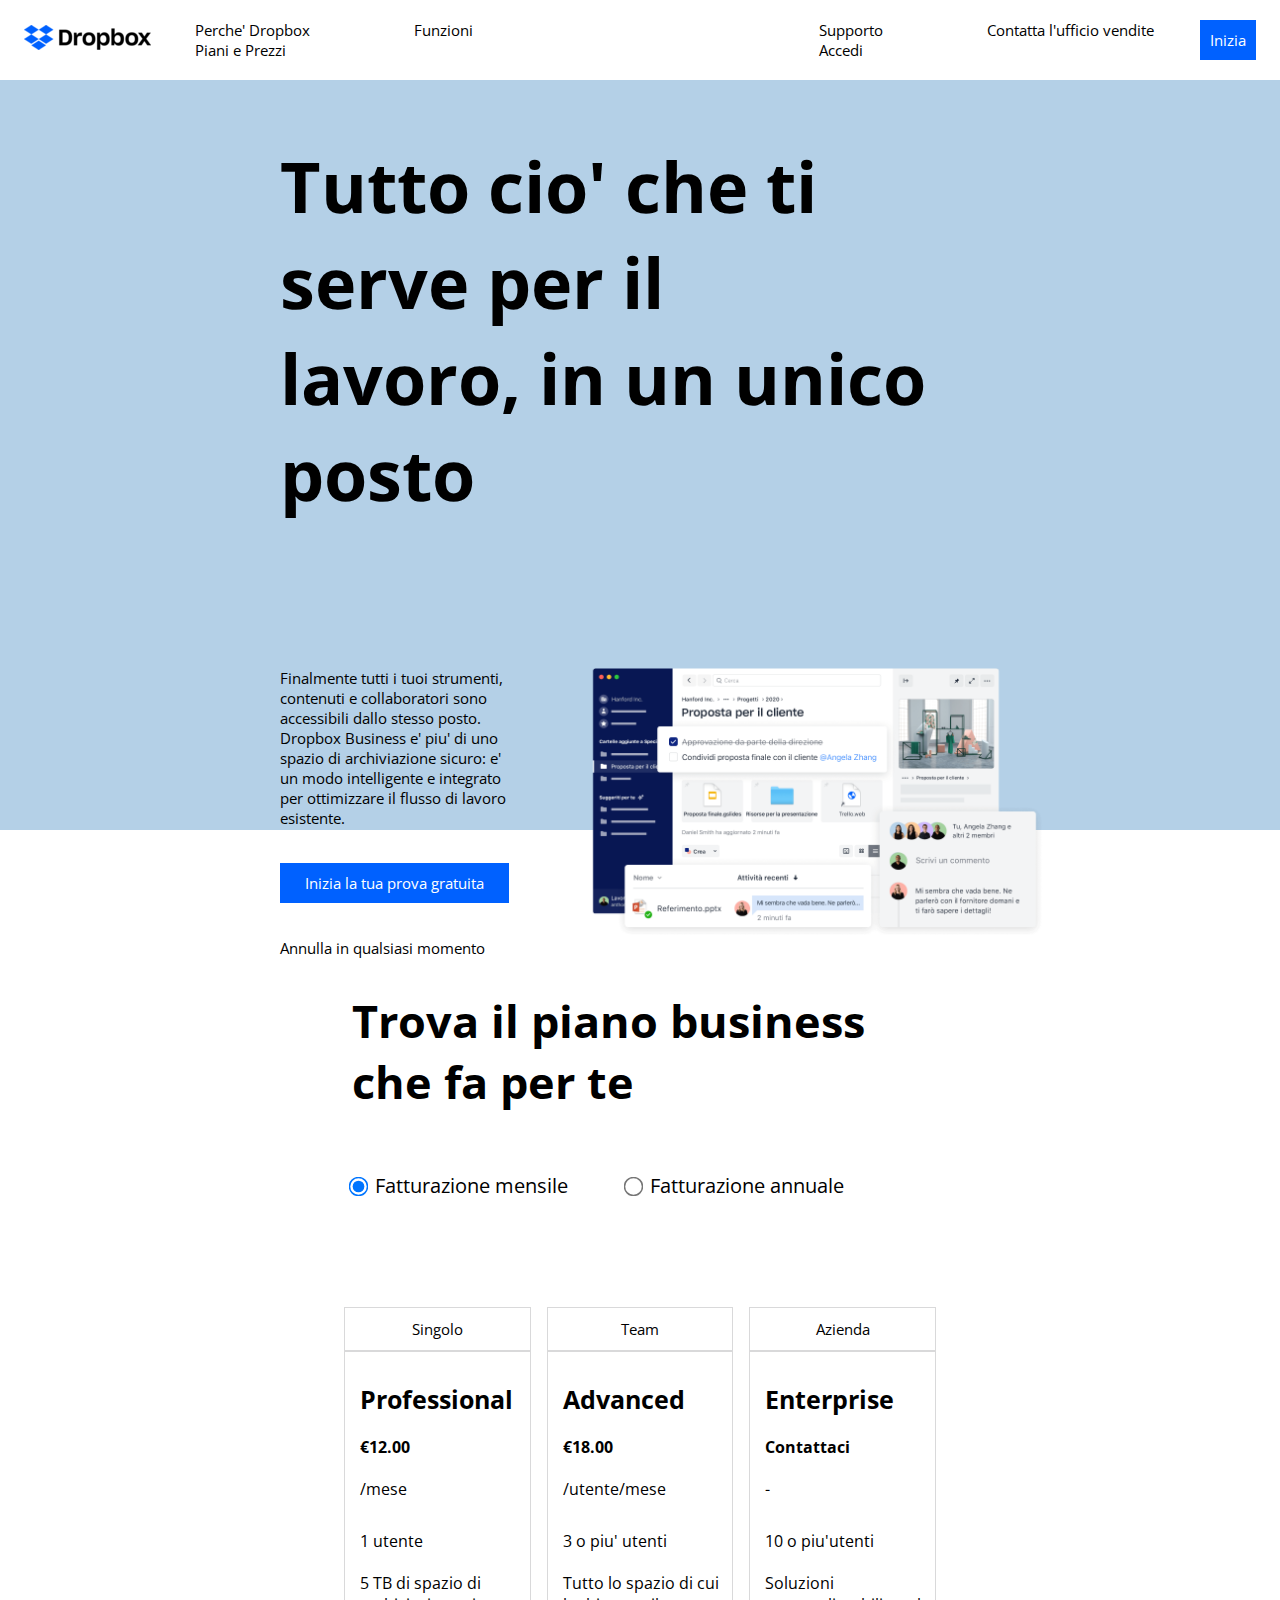
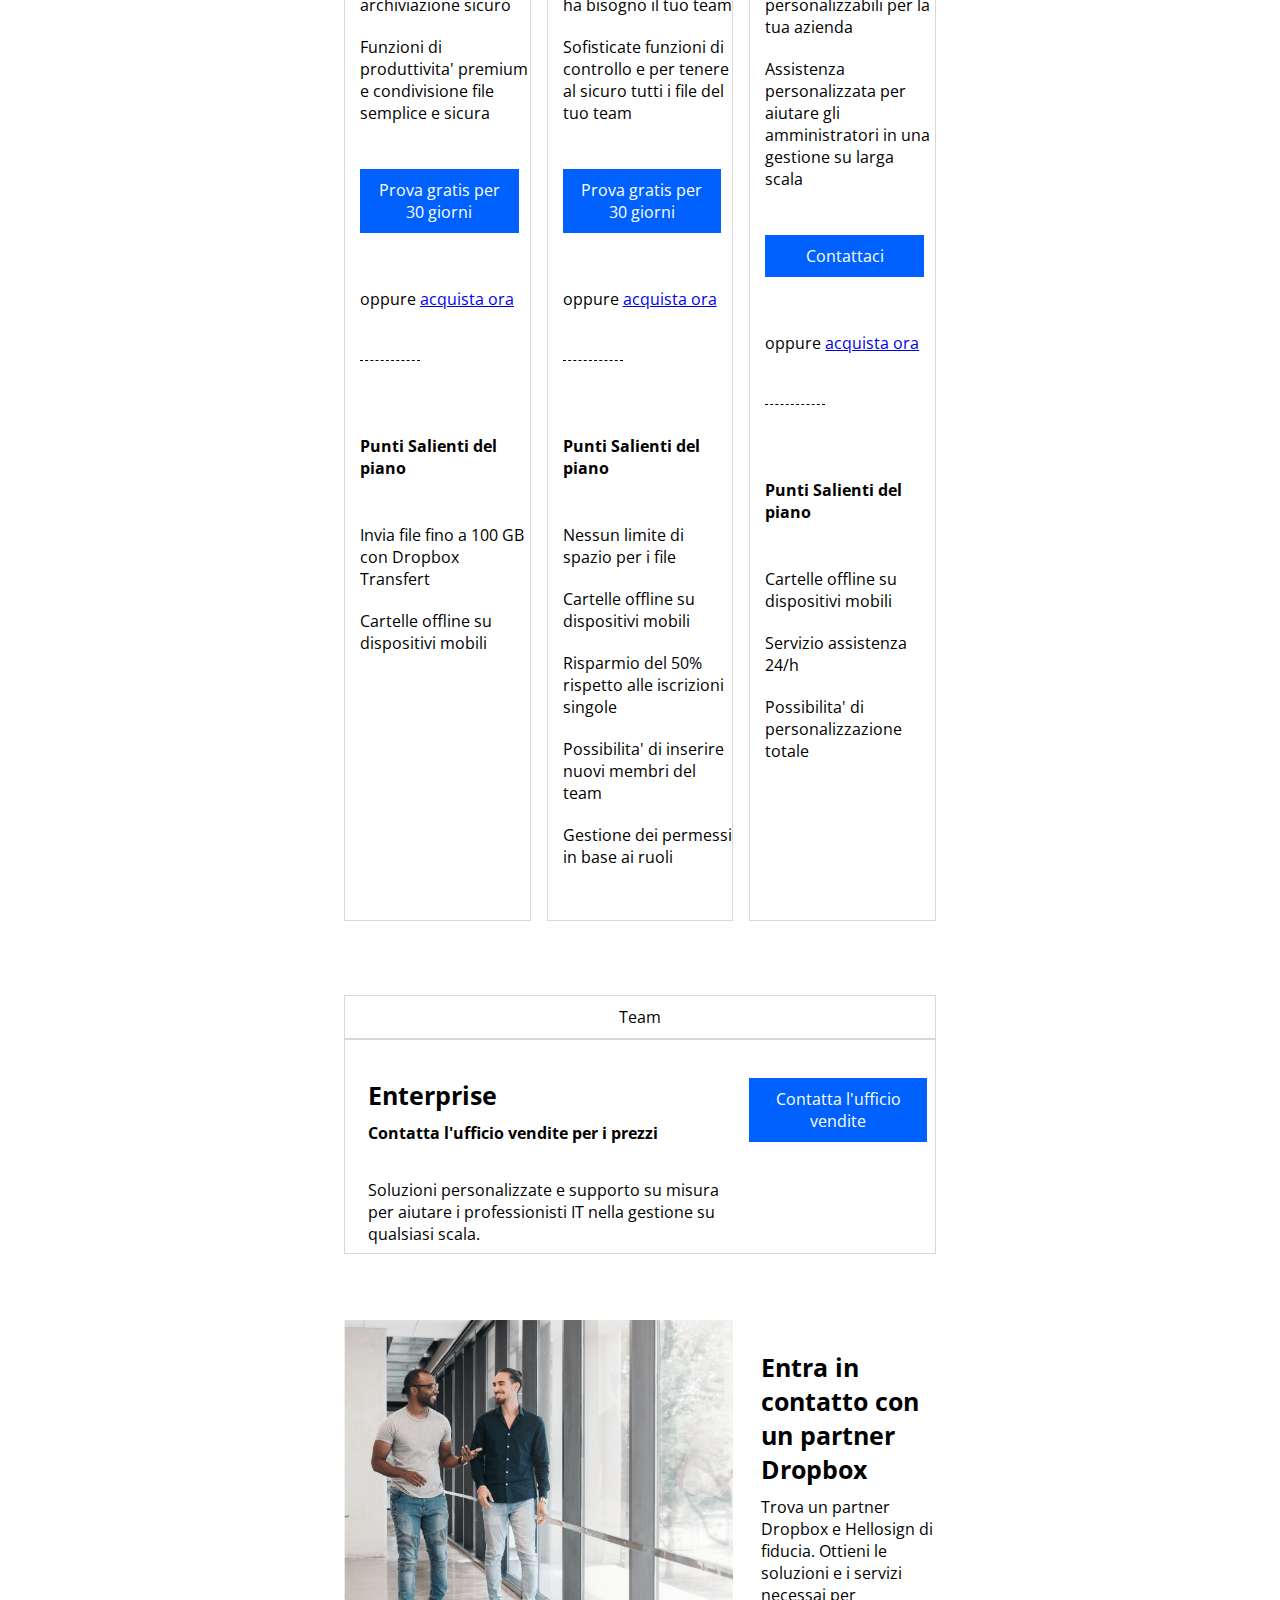
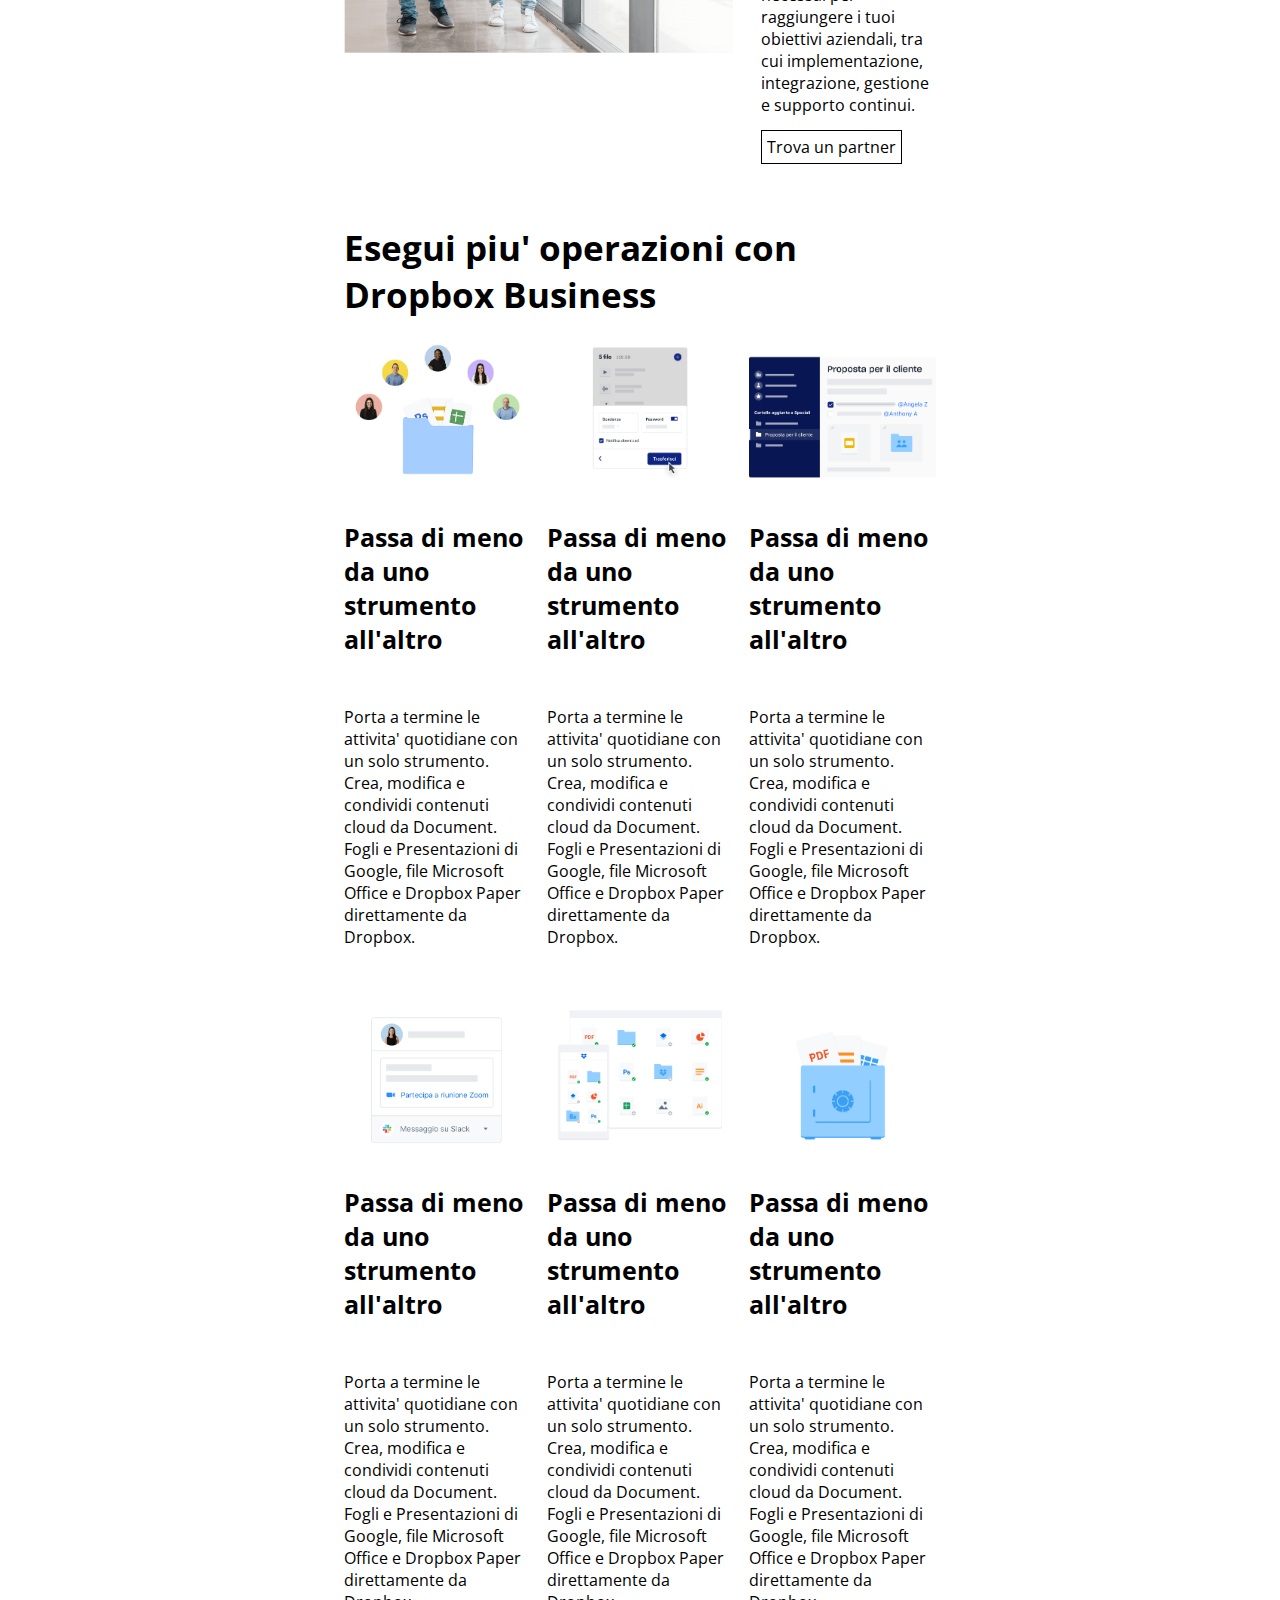
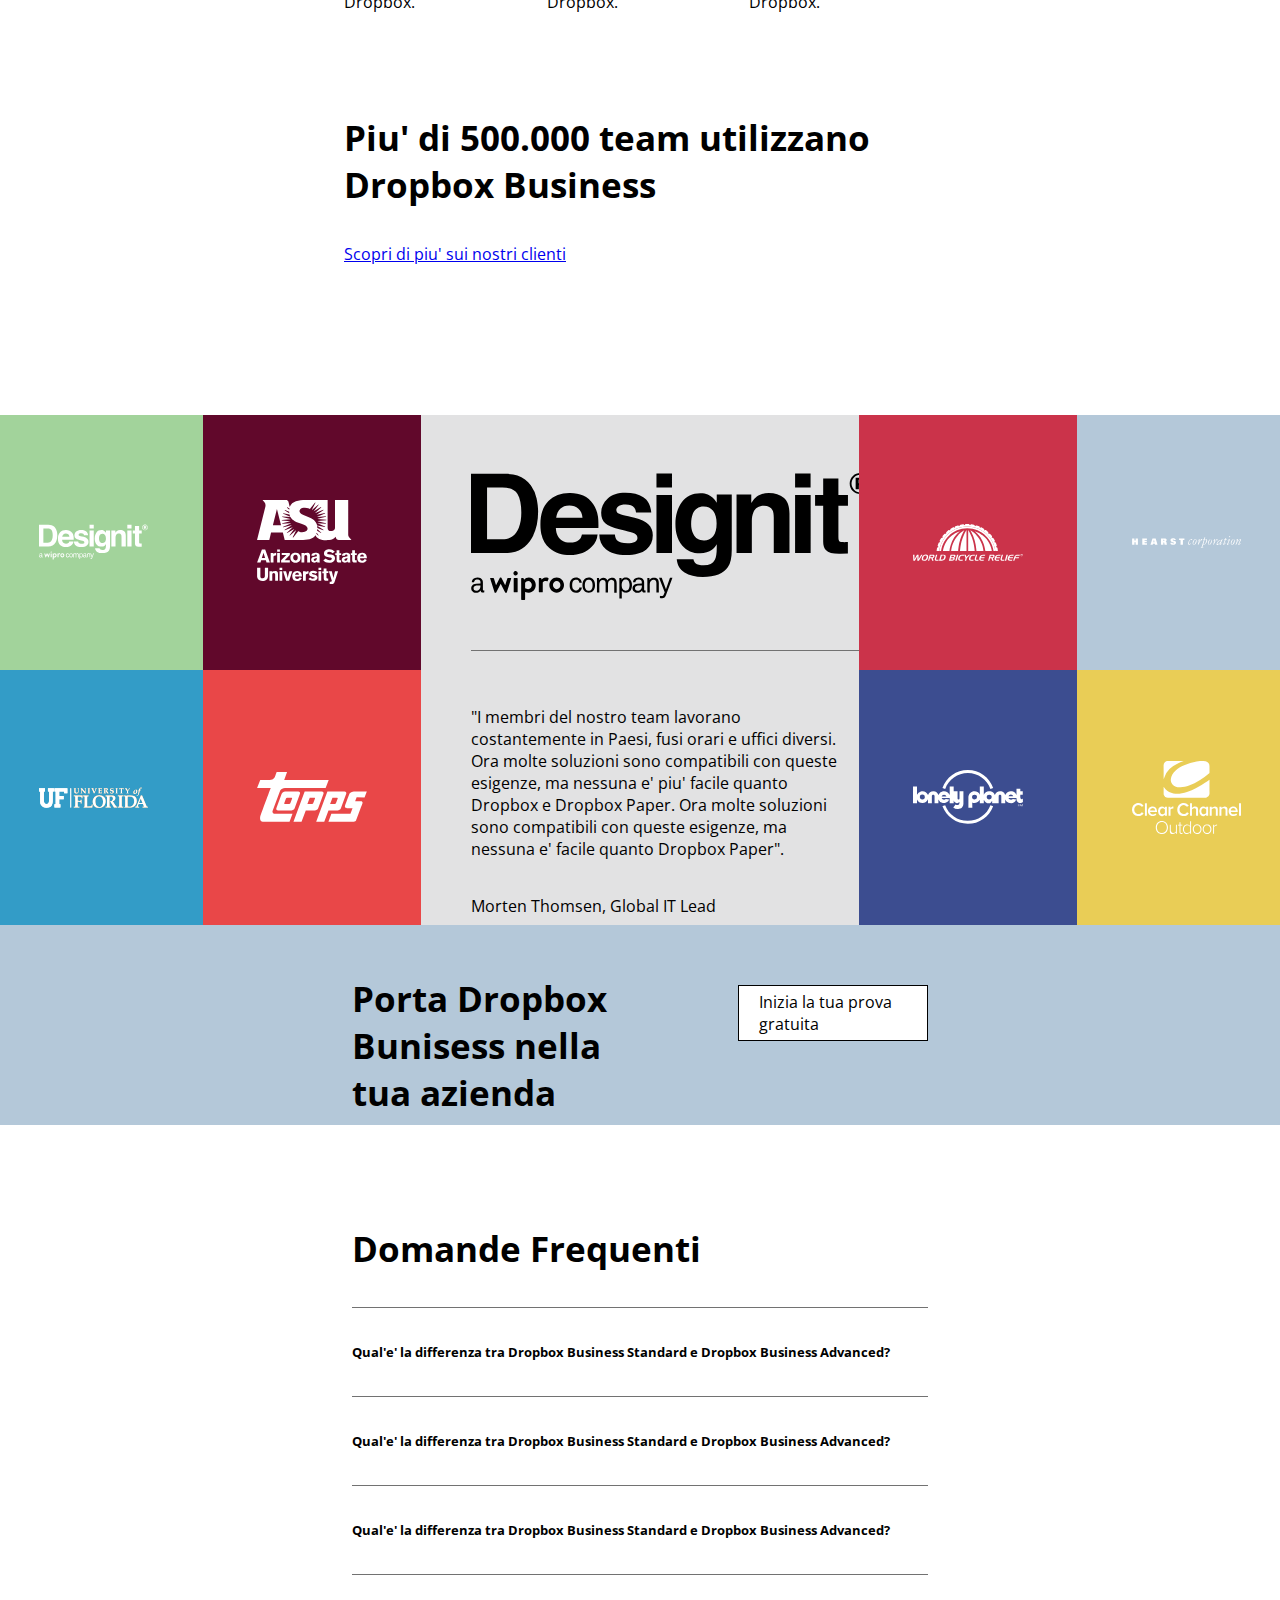
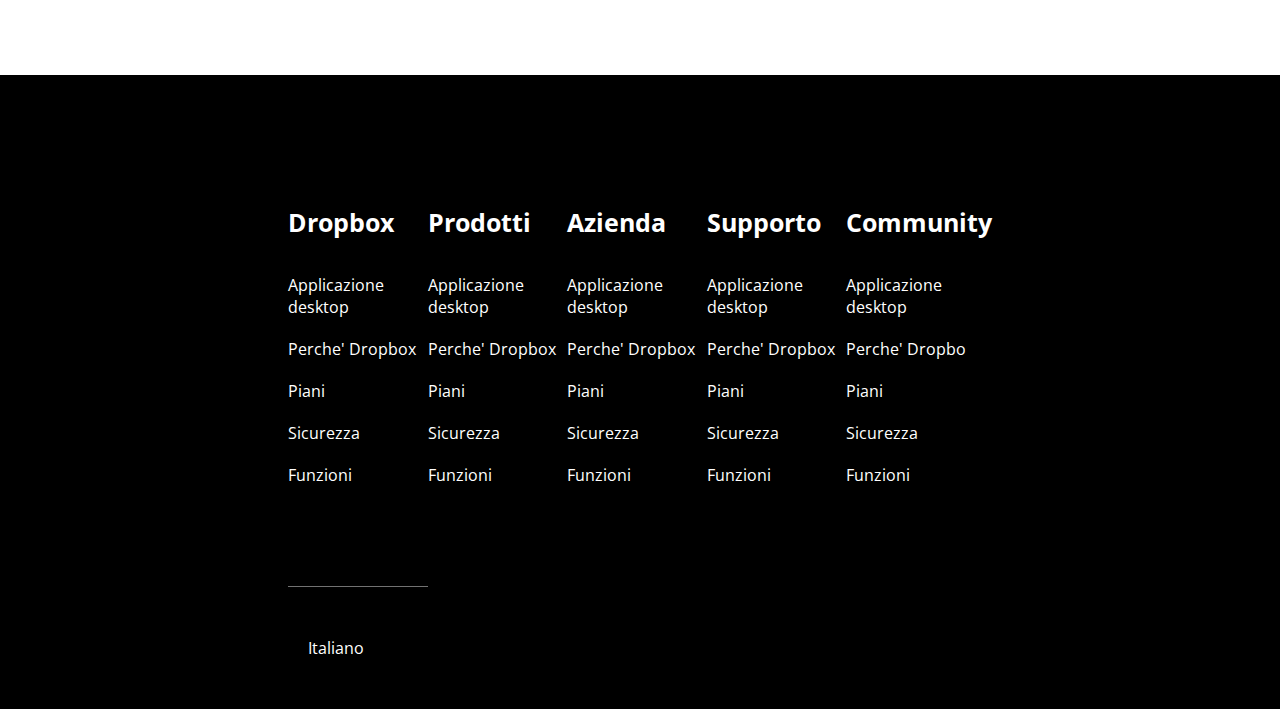
==== Bonus/index.html @ ed5e4f9f "Update anchor tags" ====
<!DOCTYPE html>
<html lang="en">

<head>
    <meta charset="UTF-8">
    <meta name="viewport" content="width=device-width, initial-scale=1.0">
    <link rel="stylesheet" href="https://cdnjs.cloudflare.com/ajax/libs/font-awesome/6.6.0/css/all.min.css"
        integrity="sha512-Kc323vGBEqzTmouAECnVceyQqyqdsSiqLQISBL29aUW4U/M7pSPA/gEUZQqv1cwx4OnYxTxve5UMg5GT6L4JJg=="
        crossorigin="anonymous" referrerpolicy="no-referrer" />
    <link rel="preconnect" href="https://fonts.googleapis.com">
    <link rel="preconnect" href="https://fonts.gstatic.com" crossorigin>
    <link href="https://fonts.googleapis.com/css2?family=Open+Sans:ital,wght@0,300..800;1,300..800&display=swap"
        rel="stylesheet">
    <link rel="stylesheet" href="./assets/style.css">
    <title>Dropbox Business</title>
</head>

<body class="">
    <!-- header -->
    <header class="d-flex align-items">
        <div class="d-flex col-6 align-items">
            <div class="logo">
                <a href=""><img src="./img/logo-small.png" alt=""></a>
            </div>
            <div class="left_menu font-s15">
                <ul>
                    <li><a href="#">Perche' Dropbox</a></li>
                    <li><a href="#">Funzioni</a></li>
                    <li><a href="#">Piani e Prezzi</a></li>
                </ul>
            </div>
        </div>
        <div class="d-flex col-6 align-items flex-end">
            <div class="d-flex right_menu flex-end font-s15">
                <ul>
                    <li><a href="#">Supporto</a></li>
                    <li><a href="#">Contatta l'ufficio vendite</a></li>
                    <li><a href="#">Accedi</a></li>
                </ul>
            </div>
            <div class="call-to-action d-flex flex-end">
                <a href="#" class="btn font-s15">Inizia</a>
            </div>
        </div>
    </header>
    <!-- main -->
    <main>
        <!-- Jumbotron -->
        <div class="jumbotron bg-lgblu">
            <div class="container-lg">
                <h1 class="col-12">Tutto cio' che ti serve per il <br> lavoro, in un unico posto</h1>
                <div class="row p-relative">
                    <div class="col-4 p-absolute">
                        <p class=" font-s15">
                            Finalmente tutti i tuoi strumenti, contenuti e collaboratori sono accessibili dallo stesso
                            posto. Dropbox Business e' piu' di uno spazio di archiviazione sicuro: e' un modo
                            intelligente e
                            integrato per ottimizzare il flusso di lavoro esistente.
                        </p>
                        <a href="#" class="btn font-s15 try">Inizia la tua prova gratuita</a>
                        <div class="py-35 font-s15">Annulla in qualsiasi momento</div>
                        <div class="arrow-down"><a href="#plans"><i class="fa-solid fa-arrow-down"></i></a></div>
                    </div>
                    <div class="col-8 p-absolute2">
                        <img class="img-width" src="./img/jumbo.png" alt="">
                    </div>
                </div>
            </div>
        </div>
        <!-- Business plans and Cards   -->
        <div class="section-plans">
            <h2 class="container-sm find-business">Trova il piano business che fa per te</h2>
            <div class="container-sm">
                <input type="radio" value="fatturazione-mensile" name="fatturazione" checked><span
                    class="radios">Fatturazione mensile</span>
                <input type="radio" value="fatturazione-annuale" name="fatturazione"><span class="radios">Fatturazione
                    annuale</span>
            </div>
            <!-- Cards -->
            <div id="plans" class="container-sm">
                <div class="row">
                    <!-- First card -->
                    <div class="col-4">
                        <div class="top-card">
                            <i class="fa-solid fa-user"></i> <span class="font-s15">Singolo</span>
                        </div>
                        <div class="bottom-card h-92">
                            <h3 class="">Professional</h3>
                            <div class="cost ">€12.00</div>
                            <div class="py-20 ">/mese</div>
                            <div class="py-10 ">
                                <i class="fa-solid fa-user"></i><span> 1 utente</span>
                            </div>
                            <div class="py-10 ">
                                <i class="fa-solid fa-folder"></i><span> 5 TB di spazio di archiviazione sicuro</span>
                            </div>
                            <div class="py-10 ">
                                <i class="fa-solid fa-share-nodes"></i><span> Funzioni di produttivita' premium e
                                    condivisione file semplice e sicura</span>
                            </div>
                            <div class="py-35">
                                <a class="offer" href=""><span class="btn-card btn margin-r11">Prova gratis per 30 giorni</span></a>
                            </div>
                            <div class="py-20">
                                <span class="underline">oppure </span><a href="#"> acquista ora</a>
                            </div>
                            <div class="py-35"></div>
                            <div class="py-35 bold">Punti Salienti del piano</div>
                            <div class="py-10"><i class="fa-solid fa-check check"></i> Invia file fino a 100 GB con
                                Dropbox Transfert
                            </div>
                            <div class="py-10 pb-10"><i class="fa-solid fa-check check"></i> Cartelle offline su
                                dispositivi mobili
                            </div>
                        </div>
                    </div>
                    <!-- Second card -->
                    <div class="col-4">
                        <div class="top-card">
                            <i class="fa-solid fa-people-group"></i> <span class="font-s15">Team</span>
                        </div>
                        <div class="bottom-card h-92">
                            <h3>Advanced</h3>
                            <div class="cost">€18.00</div>
                            <div class="py-20 ">/utente/mese</div>
                            <div class="py-10 "><i class="fa-solid fa-people-group"></i><span> 3 o piu' utenti</span>
                            </div>
                            <div class="py-10 "><i class="fa-solid fa-folder"></i><span> Tutto lo spazio di cui ha
                                    bisogno il tuo team</span></div>
                            <div class="py-10 "><i class="fa-solid fa-share-nodes"></i><span> Sofisticate funzioni di
                                    controllo e per tenere al sicuro tutti i file del tuo team</span></div>
                            <div class="py-35"><a class="offer" href=""><span class="btn-card btn margin-r11">Prova gratis per 30 giorni</span></a></div>
                            <div class="py-20 "><span class="underline">oppure </span><a href="#"> acquista ora</a>
                            </div>
                            <div class="py-35"></div>
                            <div class="py-35 bold">Punti Salienti del piano</div>
                            <div class="py-10"><i class="fa-solid fa-check check"></i> Nessun limite di spazio per i
                                file</div>
                            <div class="py-10"><i class="fa-solid fa-check check"></i> Cartelle offline su dispositivi
                                mobili</div>
                            <div class="py-10"><i class="fa-solid fa-check check"></i> Risparmio del 50% rispetto alle
                                iscrizioni singole</div>
                            <div class="py-10"><i class="fa-solid fa-check check"></i> Possibilita' di inserire nuovi
                                membri del team</div>
                            <div class="py-10"><i class="fa-solid fa-check check"></i> Gestione dei permessi in base ai
                                ruoli</div>
                        </div>
                    </div>
                    <!-- Third card -->
                    <div class="col-4">
                        <div class="top-card">
                            <i class="fa-sharp fa-solid fa-building"></i> <span class="font-s15">Azienda</span>
                        </div>
                        <div class="bottom-card h-92">
                            <h3>Enterprise</h3>
                            <div class="cost">Contattaci</div>
                            <div class="py-20 ">-</div>
                            <div class="py-10 "><i class="fa-solid fa-user"></i><span> 10 o piu'utenti</span></div>
                            <div class="py-10 "><i class="fa-solid fa-folder"></i><span> Soluzioni personalizzabili per
                                    la tua azienda</span></div>
                            <div class="py-10 "><i class="fa-solid fa-share-nodes"></i><span> Assistenza personalizzata
                                    per aiutare gli amministratori in una gestione su larga scala</span></div>
                            <div class="py-35"><a class="offer " href=""><span class="btn-card btn-contact btn margin-r11">Contattaci</span></a></div>
                            <div class="py-20 "><span class="underline">oppure </span><a href="#"> acquista ora</a>
                            </div>
                            <div class="py-35"></div>
                            <div class="py-35 bold">Punti Salienti del piano</div>
                            <div class="py-10"><i class="fa-solid fa-check check"></i> Cartelle offline su dispositivi
                                mobili</div>
                            <div class="py-10"><i class="fa-solid fa-check check"></i> Servizio assistenza 24/h</div>
                            <div class="py-10"><i class="fa-solid fa-check check"></i> Possibilita' di personalizzazione
                                totale</div>
                        </div>
                    </div>
                    <!-- Fourth card -->
                    <div class="col-12">
                        <div class="top-card"><i class="fa-sharp fa-solid fa-building"></i><span>Team</span></div>
                        <div class="bottom-card d-flex">
                            <div class="col-12">
                                <h3>Enterprise</h3>
                                <div class="bold py-10 pb-35">Contatta l'ufficio vendite per i prezzi</div>
                                <div>Soluzioni personalizzate e supporto su misura per aiutare i professionisti IT nella
                                    gestione su qualsiasi scala.</div>
                            </div>
                            <div class="col-6">
                                <div class="btn mg-30 text-center"><a class="offer" href="">Contatta l'ufficio vendite</a></div>
                            </div>
                        </div>
                    </div>
                </div>
            </div>
        </div>
        <!-- Partners -->
        <div class="container-sm pt-50">
            <div class="row">
                <div class="col-8">
                    <img class="img-width" src="./img/partner.png" alt="">
                </div>
                <div class="col-4 pl-20">
                    <h3>Entra in contatto con un partner Dropbox</h3>
                    <p class="py-10 pb-20">Trova un partner Dropbox e Hellosign di fiducia. Ottieni le soluzioni e i
                        servizi necessai per raggiungere i tuoi obiettivi aziendali, tra cui implementazione,
                        integrazione, gestione e supporto continui.</p>
                    <a class="btn-empty" href="#">Trova un partner</a>
                </div>
            </div>
        </div>
        <!-- Operations -->
        <div class="container-sm pt-50">
            <div class="row d-flex">
                <h2 class="col-12 font-s35">Esegui piu' operazioni con Dropbox Business</h2>
                <div class="col-4">
                    <img class="img-width" src="./img/business-feature-switching-tools.png" alt="">
                    <h3>Passa di meno da uno strumento all'altro</h3>
                    <p class="pt-50">Porta a termine le attivita' quotidiane con un solo strumento. Crea, modifica e
                        condividi contenuti cloud da Document. Fogli e Presentazioni di Google, file Microsoft Office e
                        Dropbox Paper direttamente da Dropbox.</p>
                </div>
                <div class="col-4">
                    <img class="img-width" src="./img/business-feature-send-files-it.png" alt="">
                    <h3>Passa di meno da uno strumento all'altro</h3>
                    <p class="pt-50">Porta a termine le attivita' quotidiane con un solo strumento. Crea, modifica e
                        condividi contenuti cloud da Document. Fogli e Presentazioni di Google, file Microsoft Office e
                        Dropbox Paper direttamente da Dropbox.</p>
                </div>
                <div class="col-4">
                    <img class="img-width" src="./img/business-feature-coordinate-it.png" alt="">
                    <h3>Passa di meno da uno strumento all'altro</h3>
                    <p class="pt-50">Porta a termine le attivita' quotidiane con un solo strumento. Crea, modifica e
                        condividi contenuti cloud da Document. Fogli e Presentazioni di Google, file Microsoft Office e
                        Dropbox Paper direttamente da Dropbox.</p>
                </div>
                <div class="col-4">
                    <img class="img-width" src="./img/business-feature-integrations-it.png" alt="">
                    <h3>Passa di meno da uno strumento all'altro</h3>
                    <p class="pt-50">Porta a termine le attivita' quotidiane con un solo strumento. Crea, modifica e
                        condividi contenuti cloud da Document. Fogli e Presentazioni di Google, file Microsoft Office e
                        Dropbox Paper direttamente da Dropbox.</p>
                </div>
                <div class="col-4">
                    <img class="img-width" src="./img/business-feature-multi-device.png" alt="">
                    <h3>Passa di meno da uno strumento all'altro</h3>
                    <p class="pt-50">Porta a termine le attivita' quotidiane con un solo strumento. Crea, modifica e
                        condividi contenuti cloud da Document. Fogli e Presentazioni di Google, file Microsoft Office e
                        Dropbox Paper direttamente da Dropbox.</p>
                </div>
                <div class="col-4">
                    <img class="img-width" src="./img/business-feature-security.png" alt="">
                    <h3>Passa di meno da uno strumento all'altro</h3>
                    <p class="pt-50">Porta a termine le attivita' quotidiane con un solo strumento. Crea, modifica e
                        condividi contenuti cloud da Document. Fogli e Presentazioni di Google, file Microsoft Office e
                        Dropbox Paper direttamente da Dropbox.</p>
                </div>
            </div>
        </div>
        <!-- Logos -->
        <div class="container-sm">
            <div class="row">
                <div class="col-12 pb-150">
                    <h2 class="pb-35 font-s35 pt-50">Piu' di 500.000 team utilizzano Dropbox Business</h2>
                    <a class="pb-35" href="#">Scopri di piu' sui nostri clienti</a>
                </div>
            </div>
        </div>
        <!-- Logos Partners -->
        <div class="row">
            <div class="left col-4 p0">
                <div class="img-width2 bg-green d-flex align-items justify-content aspect-ratio">
                    <img class="img50 aspect-ratio" src="./img/designit.svg" alt="">
                </div>
                <div class="img-width2 bg-bordeaux d-flex align-items justify-content">
                    <img class="img50" src="./img/arizona_state_university.svg" alt="">
                </div>
                <div class="img-width2 bg-blue d-flex align-items justify-content">
                    <img class="img50" src="./img/university_of_florida.svg" alt="">
                </div>
                <div class="img-width2 bg-lightred d-flex align-items justify-content">
                    <img class="img50" src="./img/topps.svg" alt="">
                </div>
            </div>
            <div class="center bg-grey col-4 pl-50">
                <img class="borderbottom pb-50 pt-50" src="./img/designit.svg" alt="">
                <p class="pt-50">"I membri del nostro team lavorano costantemente in Paesi, fusi orari e uffici diversi.
                    Ora molte
                    soluzioni sono compatibili con queste esigenze, ma nessuna e' piu' facile quanto Dropbox e
                    Dropbox Paper. Ora molte soluzioni sono compatibili con queste esigenze, ma nessuna e' facile
                    quanto Dropbox Paper".</p>
                <span class="">Morten Thomsen, Global IT Lead</span>
            </div>
            <div class="right col-4 p0">
                <div class="bg-red d-flex align-items justify-content img-width2 aspect-ratio">
                    <img class="img50" src="./img/world_bicycle_relief.svg" alt="">
                </div>
                <div class="bg-lg2blue d-flex align-items justify-content img-width2">
                    <img class="img50" src="./img/hearst_corp.svg" alt="">
                </div>
                <div class="bg-violet d-flex align-items justify-content img-width2">
                    <img class="img50" src="./img/lonely_planet.svg" alt="">
                </div>
                <div class="d-flex align-items justify-content img-width2 bg-yellow aspect-ratio">
                    <img class="img50" src="./img/clear_channel.svg" alt="">
                </div>
            </div>
        </div>
        <!-- Prova gratuita -->
        <div class="container bg-lg2blue">
            <div class="container-sm wrapper pt-50">
                <h2 class="font-s35">Porta Dropbox Bunisess nella <br> tua azienda</h2>
                <a class="btn-try margin-t5" href="">Inizia la tua prova gratuita</a>
            </div>
        </div>
        <!-- FAQ -->
        <div class="container-sm pt-50">
            <h2 class="pt-50 pb-35 ">Domande Frequenti</h2>
            <h5 class="pb-35 pt-35 bordertop hoverfaq">Qual'e' la differenza tra Dropbox Business Standard e Dropbox
                Business
                Advanced?</h5>
            <h5 class="d-none pb-35">Lorem ipsum dolor sit amet consectetur adipisicing elit. Laboriosam fugiat,
                nesciunt eum dolores praesentium ab voluptates aperiam sequi pariatur quam perspiciatis earum, sunt
                repellendus quasi sed optio, nisi minus autem.</h5>
            <h5 class="pb-35 pt-35 bordertop hoverfaq">Qual'e' la differenza tra Dropbox Business Standard e Dropbox
                Business
                Advanced?</h5>
            <h5 class="d-none pb-35">Lorem ipsum dolor sit amet consectetur adipisicing elit. Laboriosam fugiat,
                nesciunt eum dolores praesentium ab voluptates aperiam sequi pariatur quam perspiciatis earum, sunt
                repellendus quasi sed optio, nisi minus autem.</h5>
            <h5 class="pb-35 pt-35 bordertop borderbottom hoverfaq">Qual'e' la differenza tra Dropbox Business Standard
                e Dropbox
                Business Advanced?</h5>
            <h5 class="d-none pb-35 pt-35">Lorem ipsum dolor sit amet consectetur adipisicing elit. Laboriosam fugiat,
                nesciunt eum dolores praesentium ab voluptates aperiam sequi pariatur quam perspiciatis earum, sunt
                repellendus quasi sed optio, nisi minus autem.</h5>
        </div>
    </main>
    <!-- footer -->
    <footer class="pt-100">
        <div class="container bg-black">
            <div class="container-lg d-flex pt-100 space-between">
                <div>
                    <h3 class="pb-35">Dropbox</h3>
                    <ul>
                        <li class="pb-20"><a href="#">Applicazione desktop</a></li>
                        <li class="pb-20"> <a href="#">Perche' Dropbox</a></li>
                        <li class="pb-20"><a href="#">Piani</a></li>
                        <li class="pb-20"><a href="#">Sicurezza</a></li>
                        <li class="pb-100"><a href="#">Funzioni</a></li>
                        <li class="bordertop pt-50 pb-50"><i class="fa-solid fa-earth-americas"></i><span class="pl-20">
                                Italiano</span><i class="fa-solid fa-caret-up pl-20"></i></li>
                    </ul>
                </div>
                <div>
                    <h3 class="pb-35">Prodotti</h3>
                    <ul>
                        <li class="pb-20"><a href="#">Applicazione desktop</a></li>
                        <li class="pb-20"><a href="#">Perche' Dropbox</a></li>
                        <li class="pb-20"><a href="#">Piani</a></li>
                        <li class="pb-20"><a href="#">Sicurezza</a></li>
                        <li class="pb-20"><a href="#">Funzioni</a></li>
                    </ul>
                </div>
                <div>
                    <h3 class="pb-35">Azienda</h3>
                    <ul>
                        <li class="pb-20"><a href="#">Applicazione desktop</a></li>
                        <li class="pb-20"><a href="#">Perche' Dropbox</a></li>
                        <li class="pb-20"><a href="#">Piani</a></li>
                        <li class="pb-20"><a href="#">Sicurezza</a></li>
                        <li class="pb-20"><a href="#">Funzioni</a></li>
                    </ul>
                </div>
                <div>
                    <h3 class="pb-35">Supporto</h3>
                    <ul>
                        <li class="pb-20"><a href="#">Applicazione desktop</a></li>
                        <li class="pb-20"><a href="#">Perche' Dropbox</a></li>
                        <li class="pb-20"><a href="#">Piani</a></li>
                        <li class="pb-20"><a href="#">Sicurezza</a></li>
                        <li class="pb-20"><a href="#">Funzioni</a></li>
                    </ul>
                </div>
                <div>
                    <h3 class="pb-35">Community</h3>
                    <ul>
                        <li class="pb-20"><a href="#">Applicazione desktop</a></li>
                        <li class="pb-20"><a href="#">Perche' Dropbo</a></li>
                        <li class="pb-20"><a href="#">Piani</a></li>
                        <li class="pb-20"><a href="#">Sicurezza</a></li>
                        <li class="pb-20"><a href="#">Funzioni</a></li>
                    </ul>
                </div>
            </div>
        </div>
    </footer>
</body>

</html>
---- Bonus/assets/style.css ----
/* #region common */
*{
    box-sizing: border-box;
    margin: 0;
    padding: 0;
}

.debug *{
    border: 1px dashed;
}

body{
    font-family: "Open Sans", sans-serif;
}
/* #endregion common */

/* #region utilities */

.container{
    width: 100%;
    margin: auto;
}

.container-lg{
    width: 55%;
    margin: auto;
}

.container-sm{
    width: 45%;
    margin: auto;
}

.d-flex{
    display: flex;
}

.space-between{
    justify-content: space-between;
}

.justify-content{
    justify-content: center;
}

.align-items{
    align-items: center;
}

.flex-end{
    justify-content: end;
}

.flex-direction-col{
    flex-direction: column;
}

.flex-direction-row{
    flex-direction: row;
}

.justify-self-end{
    justify-self:flex-end;
}

.align-self-end{
    align-self: flex-end;
}

.row{
    display: flex;
    flex-wrap: wrap;
    margin: 0 -1rem;
}

.col-4{
    width: calc((100%/12)*4);
    padding: 0.5rem;
}

.col-12{
    width: 100%;
    padding: 0.5rem;
}

.col-8{
    width: calc((100%/12)*8);
    padding: 0.5rem;
}

.col-6{
    width: 50%;
    padding: 0.5rem;
}

.wrapper{
    height: 200px;
    display: flex;
    justify-content: space-between;
    align-items: start;
    

    
}

.margin-t5{
    margin-top: 10px;
}

.margin-r11{
    margin-right: 11px;
}

.col-7{
    width: calc((100%/12)*7);
    padding: 0.5rem;
}

.col-2{
    width: calc((100%/12)*2);
    padding: 0.5rem;
}

.col-1{
    width: calc((100%/12)*1);
    padding: 0.5rem;
}

.btn{
    border: 1px none;
    padding: px;
    background-color: #0061ff;
    color: white;
    padding: 10px;
    display: block;
    text-align: center;
}

.btn-card{
    padding: 10px 10px;
    background-color: #0061ff;
    color: white;
}

.btn-empty{
    border: 1px solid black;
    padding: 5px 5px;
    text-decoration: none;
    color: black;
}

.btn-try{
    border: 1px solid;
    padding: 5px 20px;
    background-color: #FFFFFF;
    text-decoration: none;
    color: black;

    &:hover{
        color: rgb(100, 97, 97);
    }
}

.btn:hover{
    background-color: #75a1e7;
}

.btn-empty:hover{
    color: rgb(100, 97, 97);
}

.bg-lgblu{
    background-color: #b4d0e7;
}

.bg-green{
    background-color: #a2d39b;
}

.bg-bordeaux{
    background-color: #61082b;
}

.bg-blue{
    background-color: #339cc7;
}

.bg-lightred{
    background-color: #e94748;
}

.bg-red{
    background-color: #cb334a;
}

.bg-violet{
    background-color: #3c4d90;
}

.bg-yellow{
    background-color: #e9cd56;
}

.bg-lg2blue{
    background-color: #b4c8d9;
}

.bg-grey{
    background-color: #e2e2e3;
}

.bg-black{
    background-color: black;
}

.py-10{
    padding: 10px 0;
}

.py-20{
    padding: 20px 0;
}

.py-35{
    padding: 35px 0;
}

.pb-35{
    padding-bottom: 35px;
}

.pt-35{
    padding-top: 35px;
}

.pb-20{
    padding-bottom: 20px;
}

.pb-150{
    padding-bottom: 150px;
}

.pt-50{
    padding-top: 50px;
}

.pb-50{
    padding-bottom: 50px;
}

.pt-100{
    padding-top: 100px;
}

.pb-100{
    padding-bottom: 100px;
}

.pl-20{
    padding-left: 20px;
}

.pl-50{
    padding-left: 50px;
}

.p-relative{
    position: relative;
}

.p-absolute{
    position: absolute;
    left: 0;
    top: 130px;
}

.p-absolute2{
    position: absolute;
    left: 40%;
    top: 130px;
}

.block{
    display: block;
}

.bold{
    font-weight: bold;
}

.mg-30{
    margin-top: 30px;
}

.check{
    color: #1068ff;
}

.font-s15{
    font-size: 15px;
}

.font-s35{
    font-size: 35px;
}

.h-92{
    height: 92%;
}

.text-center{
    text-align: center;

}

/* #endregion utilities */

/* #region header */
header{
    height: 80px;
    padding: 0 1rem;
    ul>li{
        list-style-type: none;
        display: inline;
        padding-left: 100px;
        
    }
}

header a{
    text-decoration: none;
    color: black;
}

.logo{
    width: 10%;
}

.call-to-action{
    width: 10%;
}

.left_menu, .right_menu{
    padding-left: 10px;
    width: 80%;
}

.a:hover{
    border-bottom: 1px solid black;
}
/* #endregion header */

/* #region main */
h1{
    font-size: 70px;
    margin: 0 -1rem;
}

.jumbotron{
    width: 100%;
    height: 750px;
    padding-top: 50px;
}

.img-width{
    max-width: 100%;
}

.img50{
    width: 50%;
    filter: invert(1);
}

.img-width2{
    width: 50%;
    height: 50%;
}

.p0{
    padding: 0;
}

.try{
    text-decoration: none;
}

.arrow-down{
    font-size: 35px;
    padding-top: 20px;
}

.fa-arrow-down{
    color: black;
}

p{
    padding-bottom: 35px;
}

.find-business{
    padding-top: 160px;
    padding-bottom: 60px;

}

.offer{
    text-decoration: none;
    color: white;
}

.section-plans>h2{
    font-size: 45px;
}

.radios { 
    margin-right: 55px;
    font-size: 20px;
    padding-left: 10px;
    padding-bottom: 60px;
}
input[type='radio'] { 
    transform: scale(1.5); 
}

.top-card{
    border: 1px solid #d9d9da;
    padding:10px;
    text-align: center;
    margin-top: 100px;
}

.bottom-card{
    border: 1px solid #d9d9da;
    padding-left: 15px;
    padding-left: 15px;
}

.container-sm>h2{
    font-size: 35px;
}

h3{
    font-size: 25px;
    font-weight: bold;
    padding-top: 30px;
}

.cost{
    font-weight: bold;
    padding-top: 20px;
}

.underline{
    border-bottom: 1px dashed;
    padding-bottom: 50px;

}

.aspect-ratio{
    aspect-ratio: 1/1;
}


.left, .right{
    display: flex;
    flex-wrap: wrap;
}

.bordertop{
    border-top: 1px solid #727272;
}

.borderbottom{
    border-bottom: 1px solid #727272;
}

/* #endregion main */

/* #region footer */

footer{
    color: white;
    ul>li{
        list-style-type: none;
    
    }
    
    a{
        text-decoration: none;
        color: white;
    }
}

.d-none{
    display: none;
}

.hoverfaq:hover + .d-none{
        display: block;
    }


/* #endregion footer */


/* media query css */

/* #media query max 568px */
@media screen and (max-width: 568px) {
    .col-md-12{
        width: 100%
    }

    .col-md-6{
        width: 50%;
    }
    
} 
  /* #endmedia query max 568px */  

  /* #media query max 1024px */
@media screen and (max-width: 1024px) { 


    .col-lg-6{
        width: 50%;
    }

    .col-lg-12{
        width: 100%;
} 
}
/* #endmedia query max 1024px */
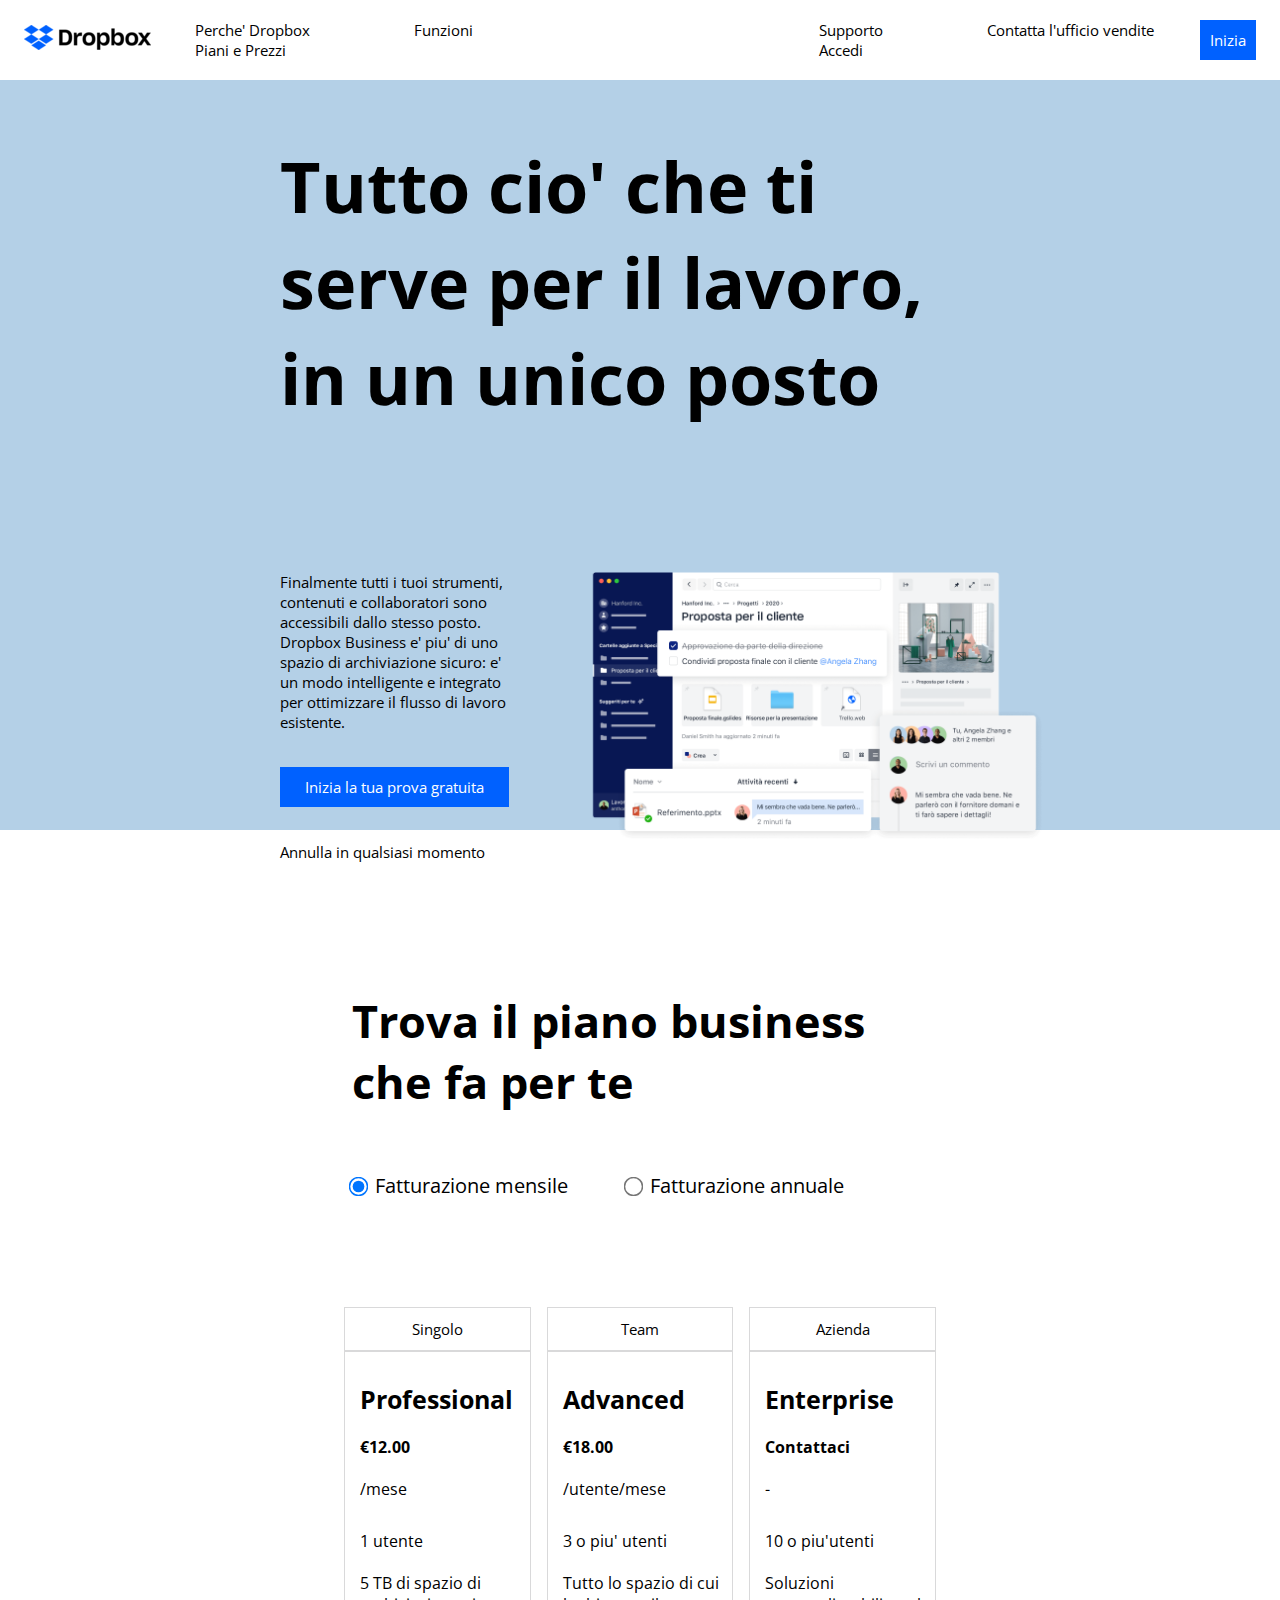
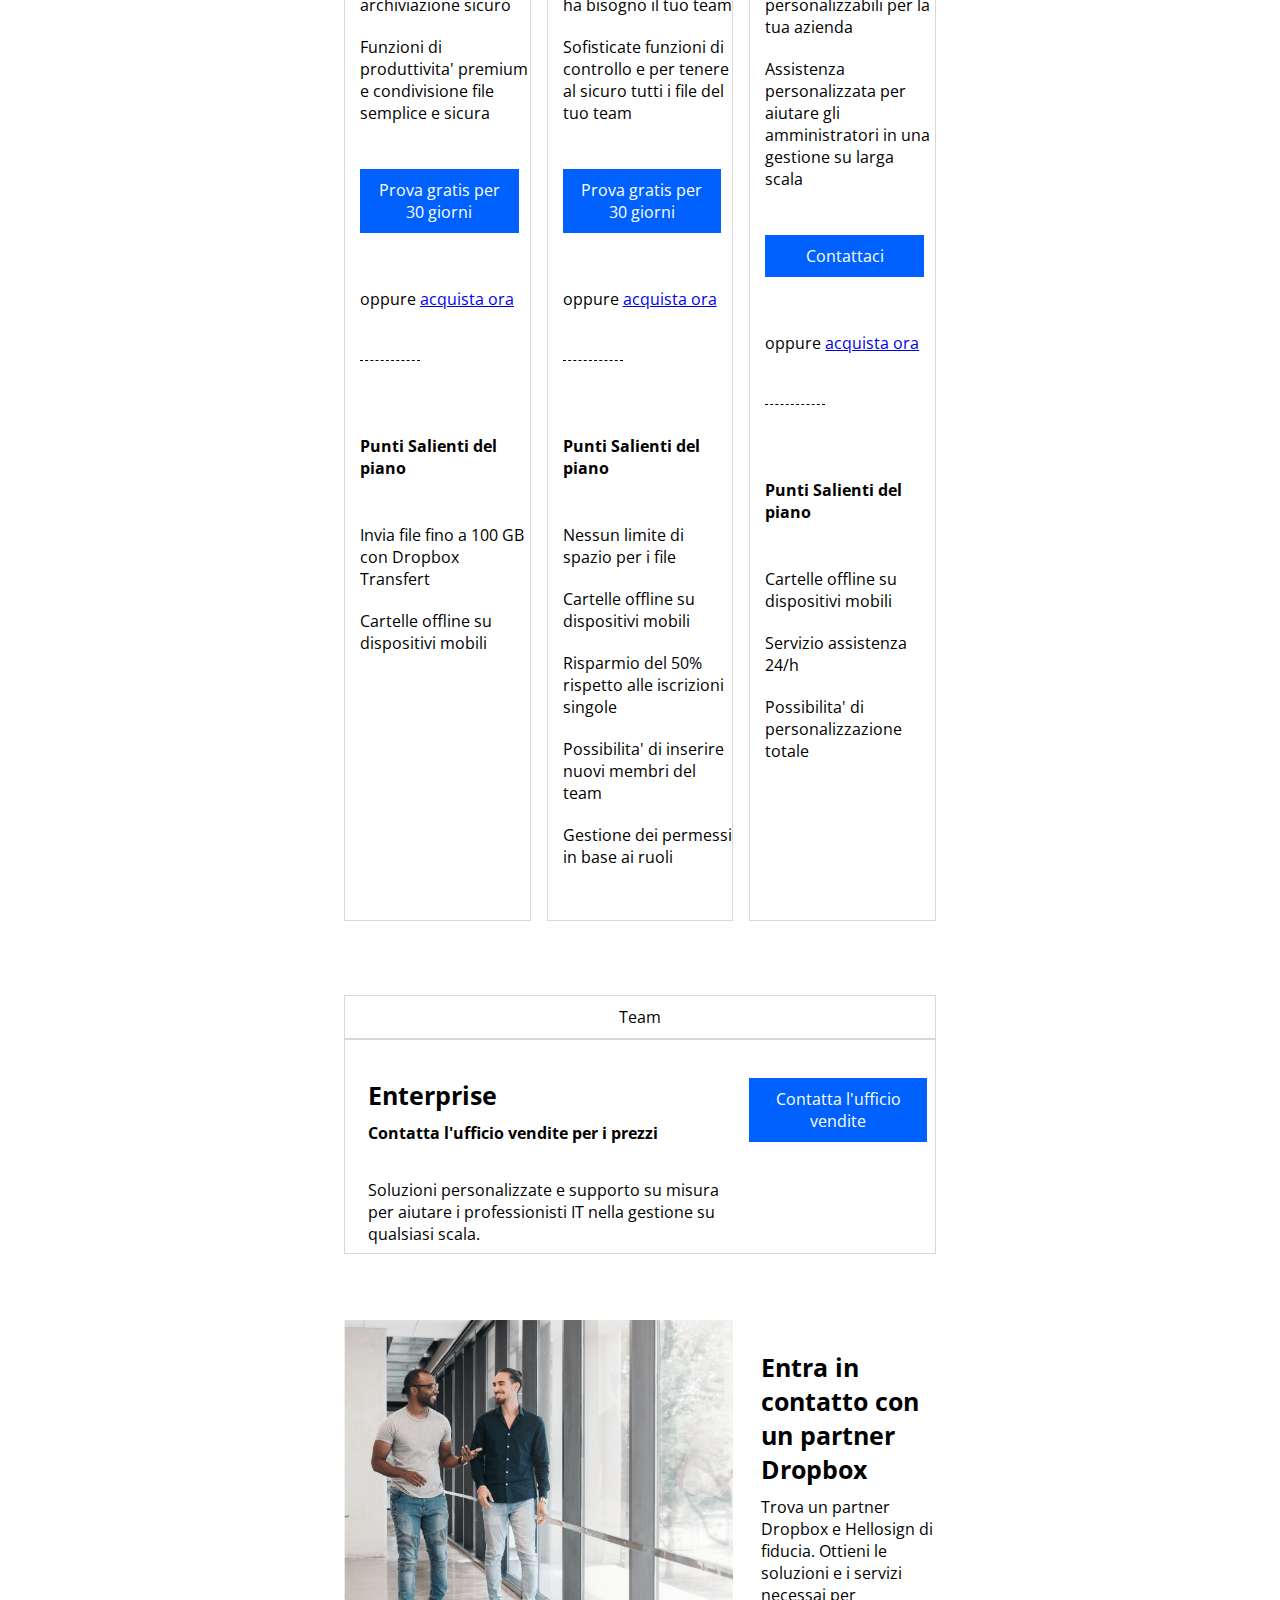
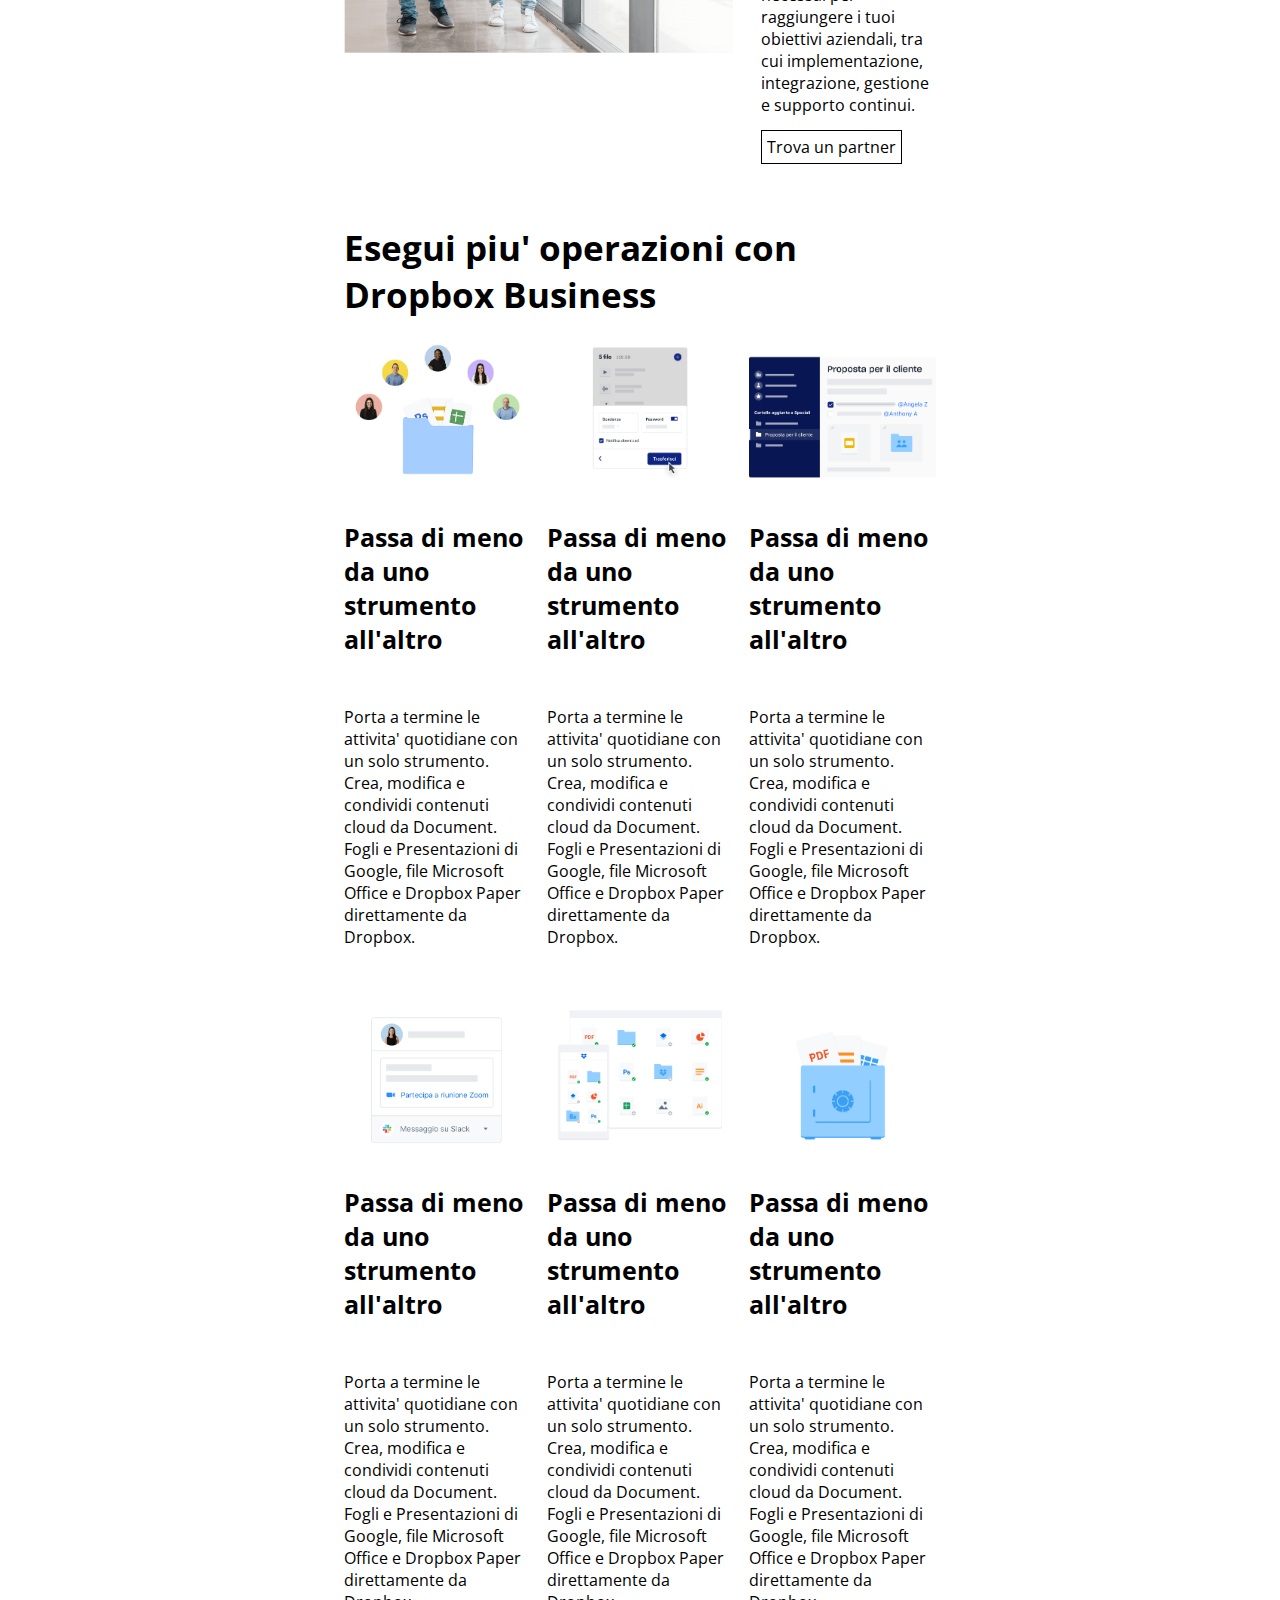
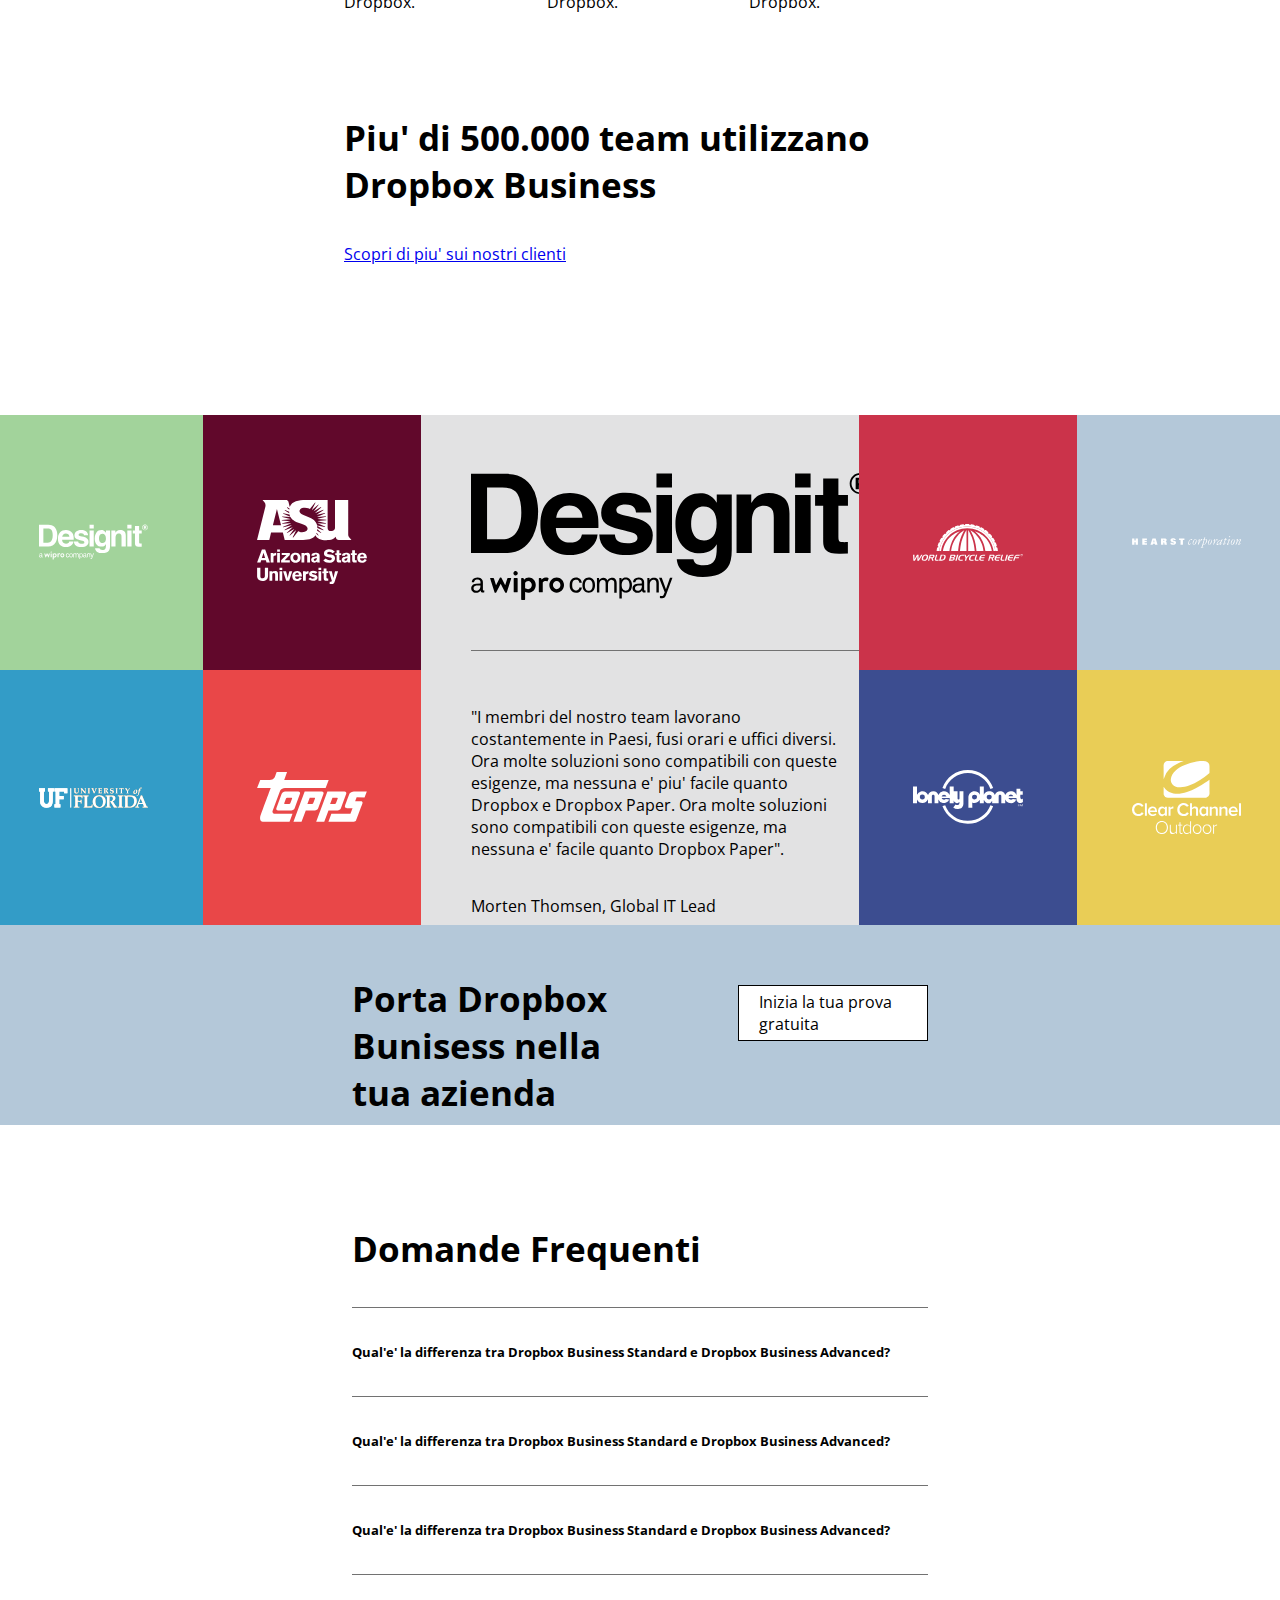
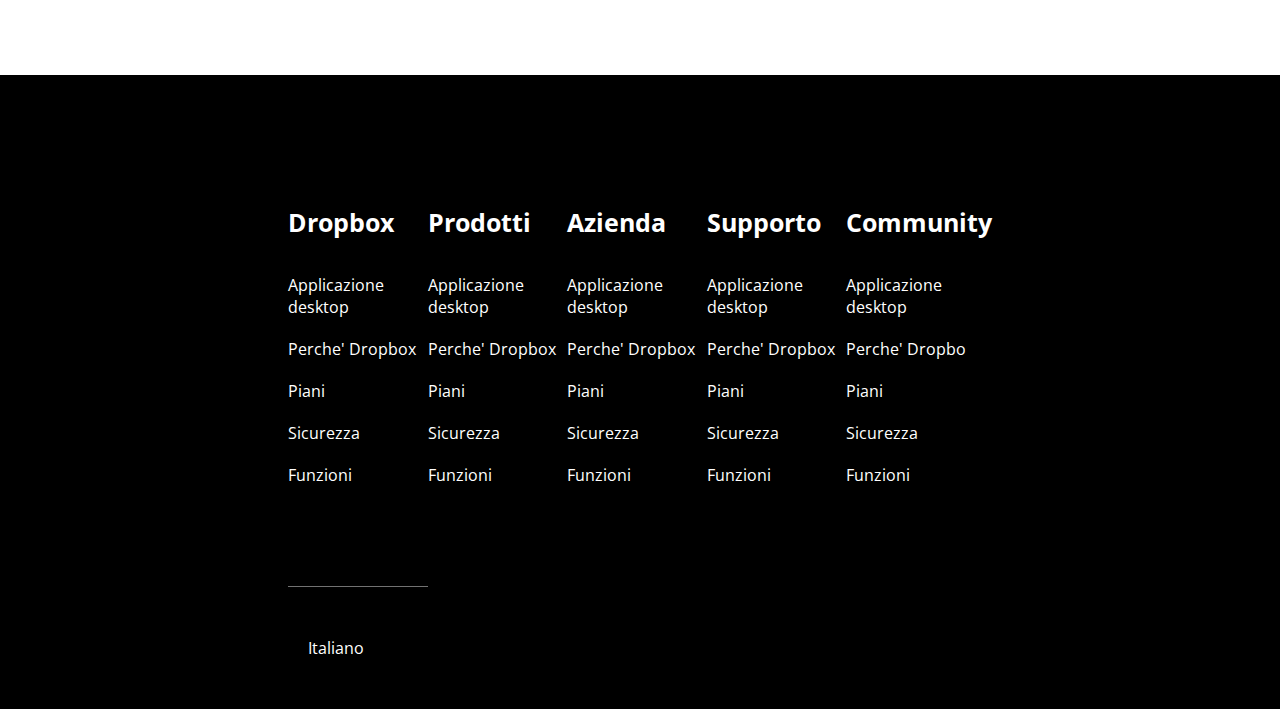
==== commit 1d66f970: "update jumbotron with responsive 1024px" ====
--- a/Bonus/index.html
+++ b/Bonus/index.html
@@ -11,14 +11,14 @@
     <link rel="preconnect" href="https://fonts.gstatic.com" crossorigin>
     <link href="https://fonts.googleapis.com/css2?family=Open+Sans:ital,wght@0,300..800;1,300..800&display=swap"
         rel="stylesheet">
-    <link rel="stylesheet" href="./assets/style.css">
+    <link rel="stylesheet" href="../Bonus/assets/style.css">
     <title>Dropbox Business</title>
 </head>
 
 <body class="">
     <!-- header -->
     <header class="d-flex align-items">
-        <div class="d-flex col-6 align-items">
+        <div class="d-flex col-6 align-items ">
             <div class="logo">
                 <a href=""><img src="./img/logo-small.png" alt=""></a>
             </div>
@@ -30,7 +30,7 @@
                 </ul>
             </div>
         </div>
-        <div class="d-flex col-6 align-items flex-end">
+        <div class="d-flex  align-items flex-end col-6">
             <div class="d-flex right_menu flex-end font-s15">
                 <ul>
                     <li><a href="#">Supporto</a></li>
@@ -48,9 +48,9 @@
         <!-- Jumbotron -->
         <div class="jumbotron bg-lgblu">
             <div class="container-lg">
-                <h1 class="col-12">Tutto cio' che ti serve per il <br> lavoro, in un unico posto</h1>
+                <h1 class="col-12">Tutto cio' che ti serve per il lavoro, in un unico posto</h1>
                 <div class="row p-relative">
-                    <div class="col-4 p-absolute">
+                    <div class="col-4 p-absolute ">
                         <p class=" font-s15">
                             Finalmente tutti i tuoi strumenti, contenuti e collaboratori sono accessibili dallo stesso
                             posto. Dropbox Business e' piu' di uno spazio di archiviazione sicuro: e' un modo
--- a/Bonus/assets/style.css
+++ b/Bonus/assets/style.css
@@ -98,9 +98,6 @@
     display: flex;
     justify-content: space-between;
     align-items: start;
-    
-
-    
 }
 
 .margin-t5{
@@ -515,6 +512,10 @@
     .col-md-6{
         width: 50%;
     }
+
+    .col-md-4{
+        width: calc(100%/12*4);
+    }
     
 } 
   /* #endmedia query max 568px */  
@@ -522,14 +523,85 @@
   /* #media query max 1024px */
 @media screen and (max-width: 1024px) { 
 
+    .col-lg-12{
+        width: 100%;
+    }
 
     .col-lg-6{
         width: 50%;
     }
 
-    .col-lg-12{
-        width: 100%;
-} 
+    .col-lg-4{
+        width: calc(100%/12*4);
+    }
+
+
+
+header{
+    ul>li{
+
+        display: flex;
+        margin-right: 50px;
+        font-size: 12px;
+    }
+}
+
+ .jumbotron{
+
+    height: 550px;
+
+    h1{
+        font-size: 26px;
+        height: 60px;
+    
+    }
+
+    .btn{
+        font-size: 10px;
+    }
+
+    .py-35{
+        padding:0;
+    }
+
+    .btn{
+        display: inline-block;
+        padding: 6px 6px;
+    }
+
+    .font-s15, .arrow-down, .col-4>p{
+        font-size: 12px;
+    }
+
+    .p-absolute{
+        position: absolute;
+        left:0;
+        top: 50px;
+    }
+
+    .p-absolute2{
+        position: absolute;
+        left:20;
+        top: 50px;
+    }
+
+    
+    
+
+}
+
+
+
+
+
+
+
+
+
+
+
+
+
 }
 /* #endmedia query max 1024px */
 
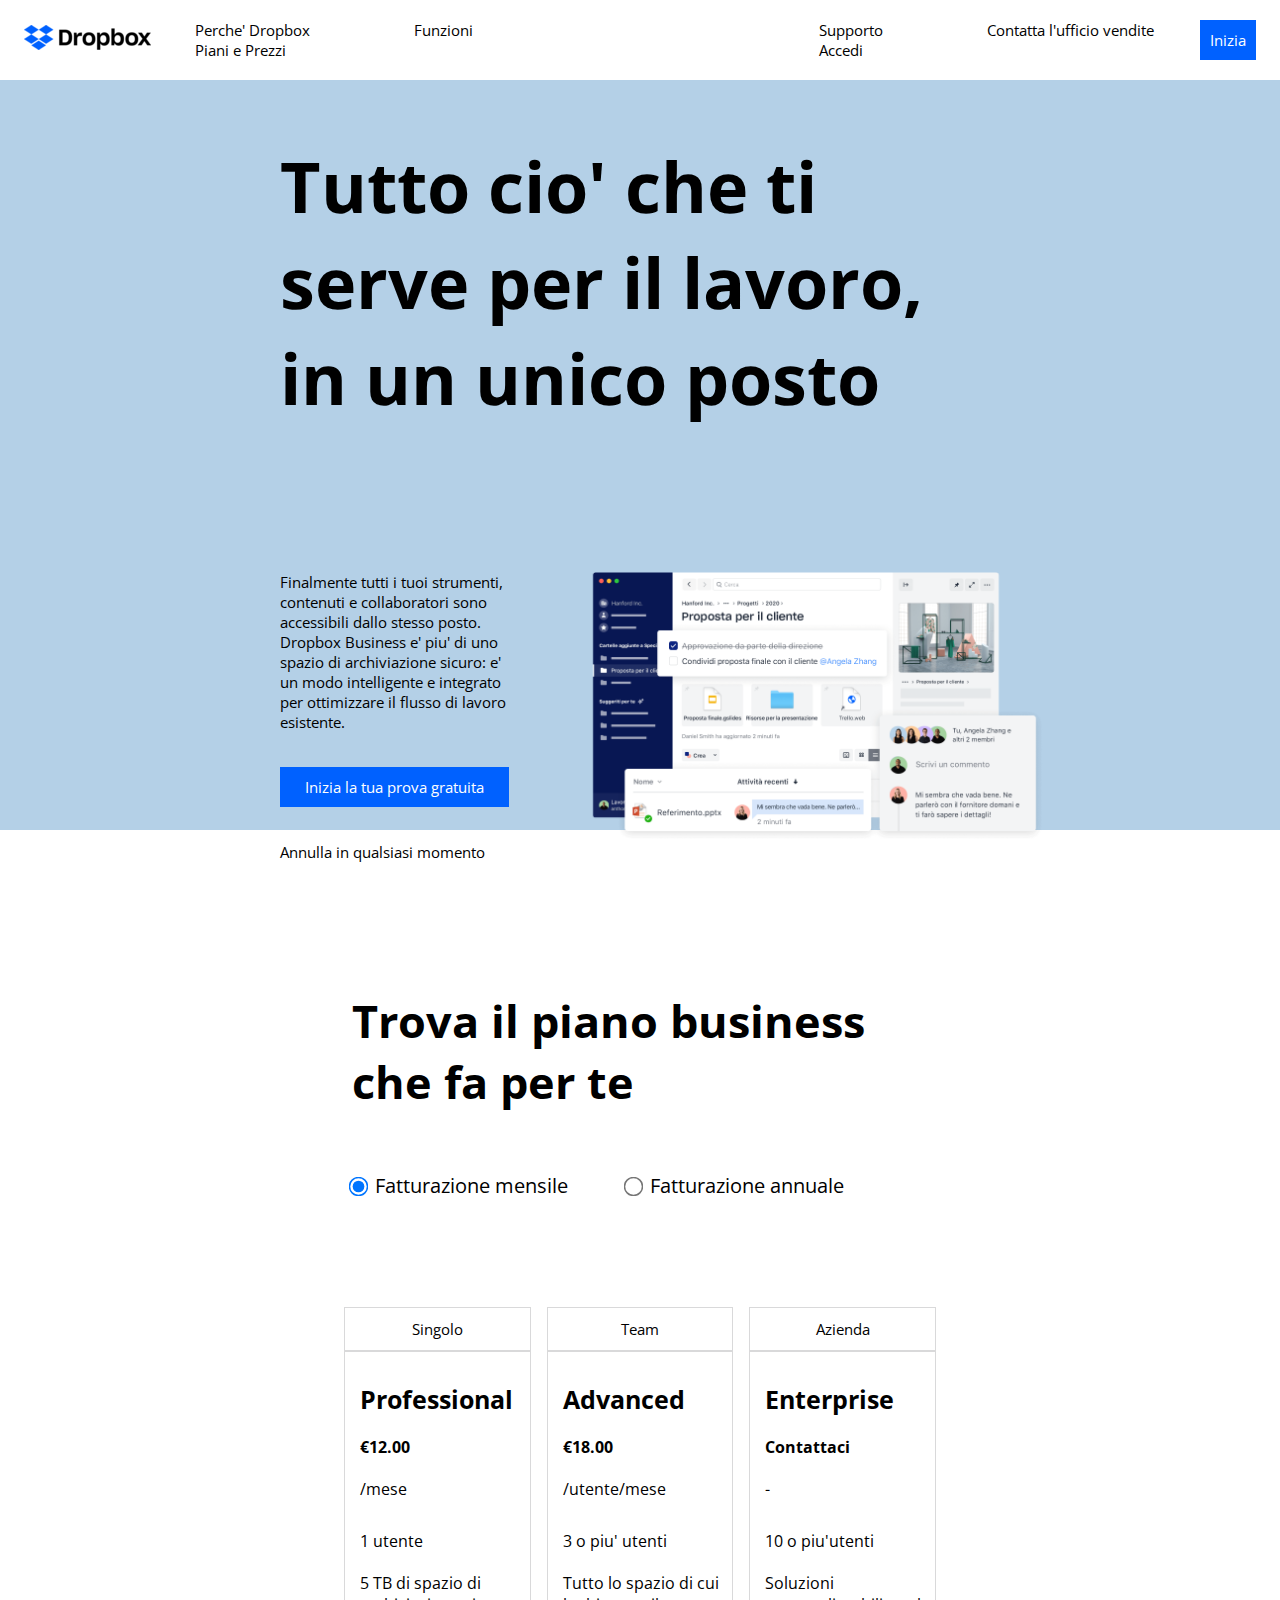
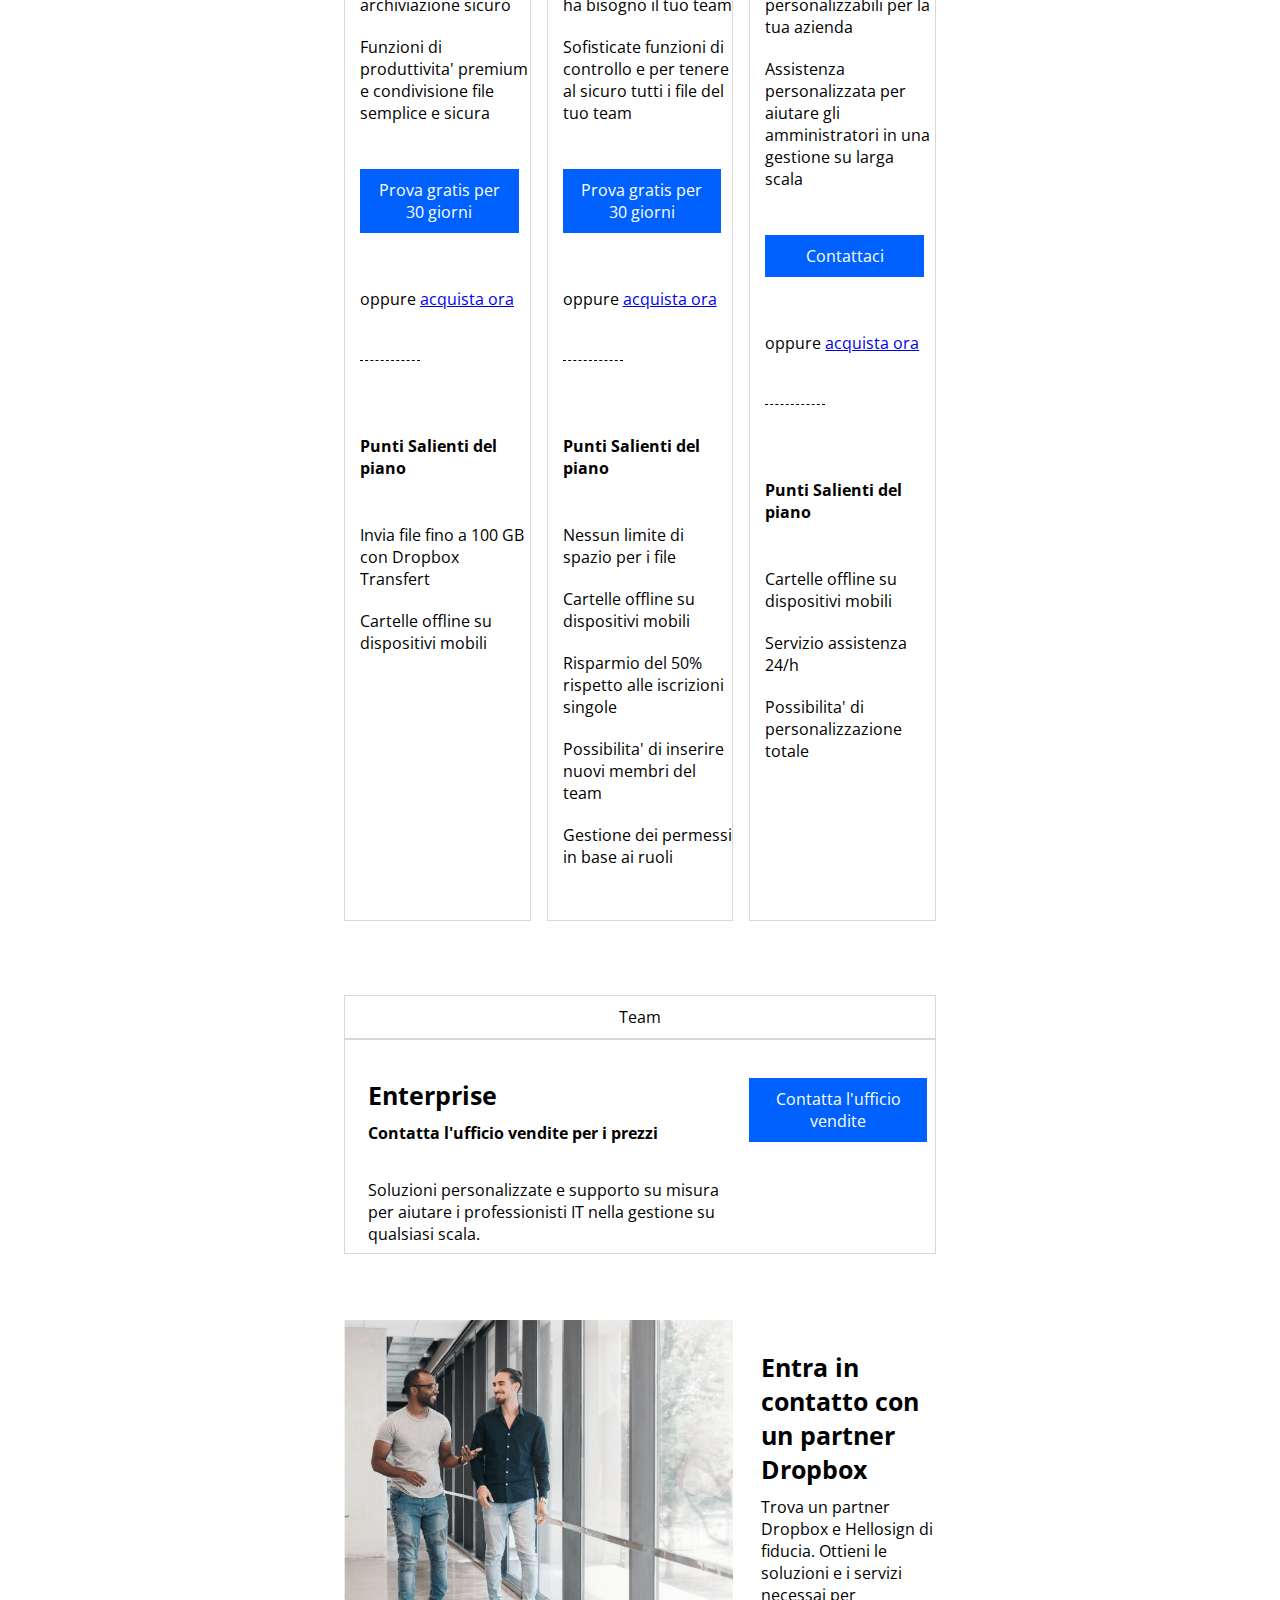
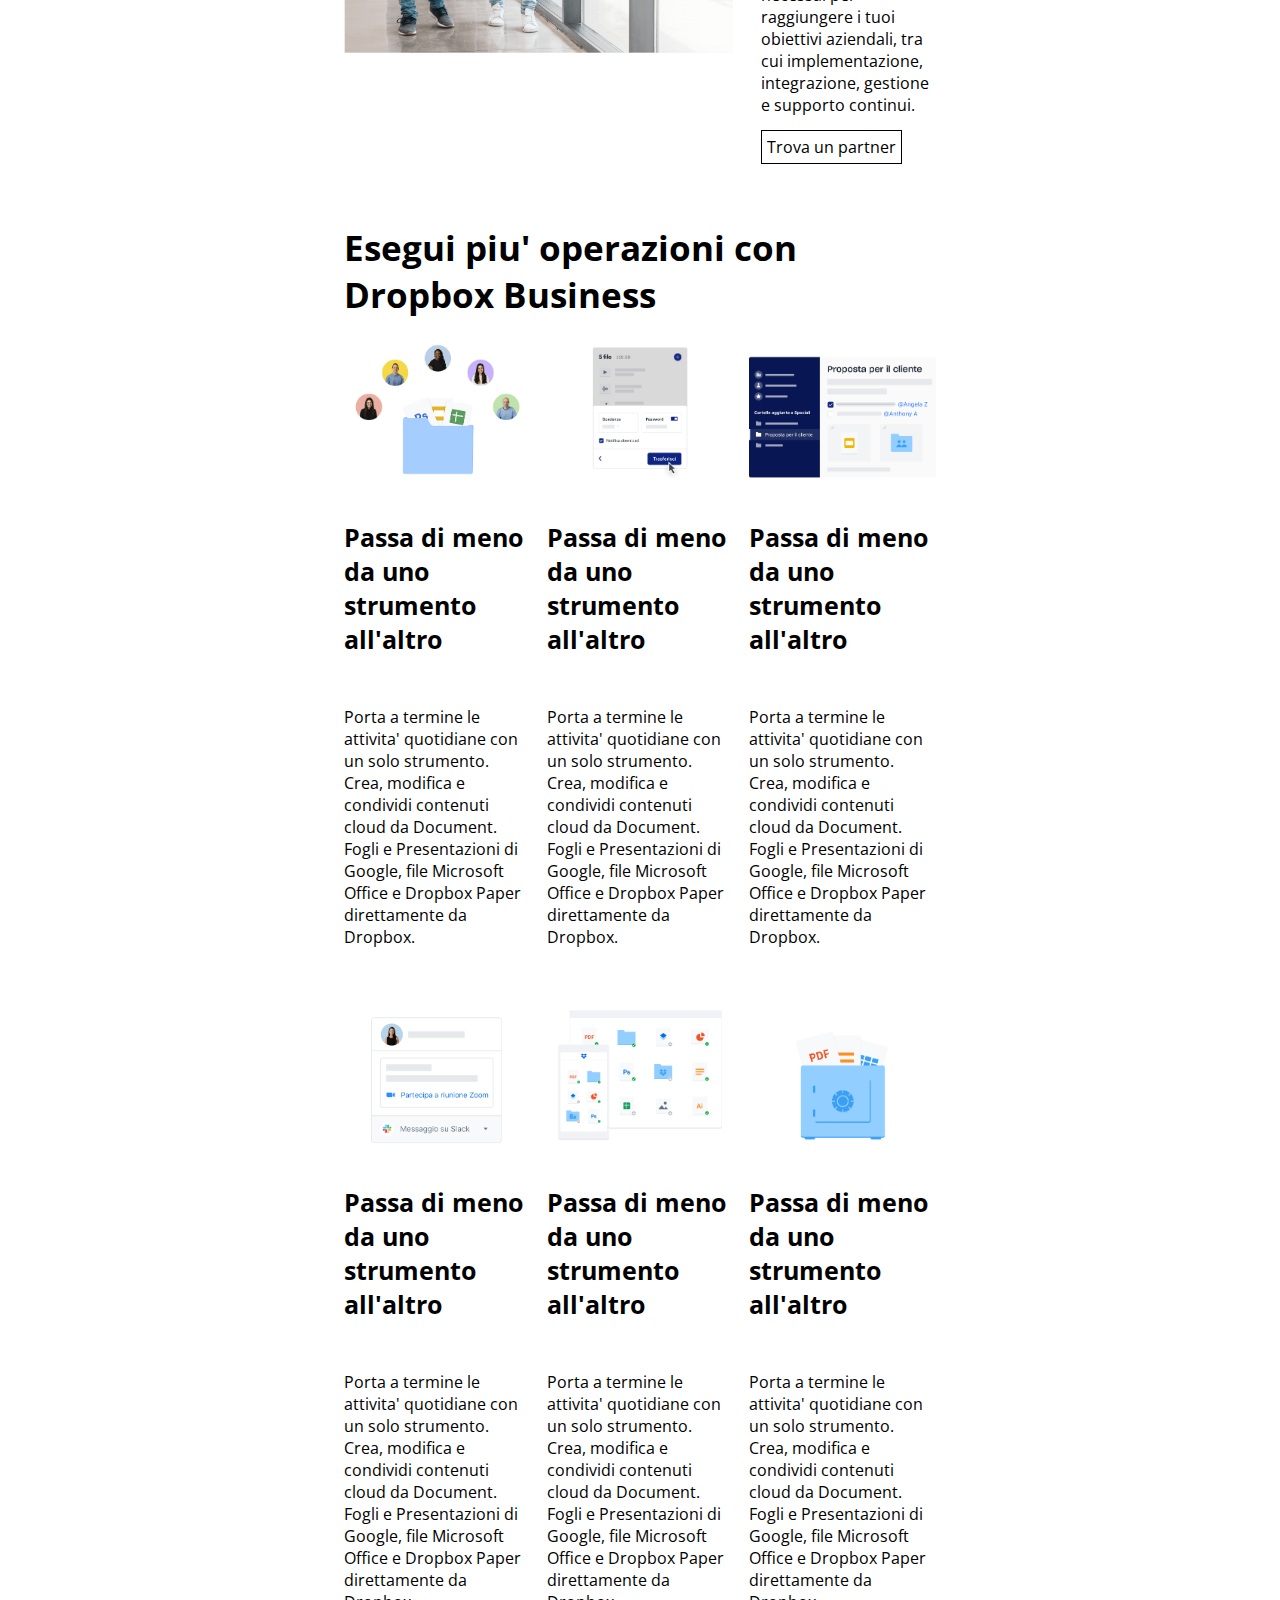
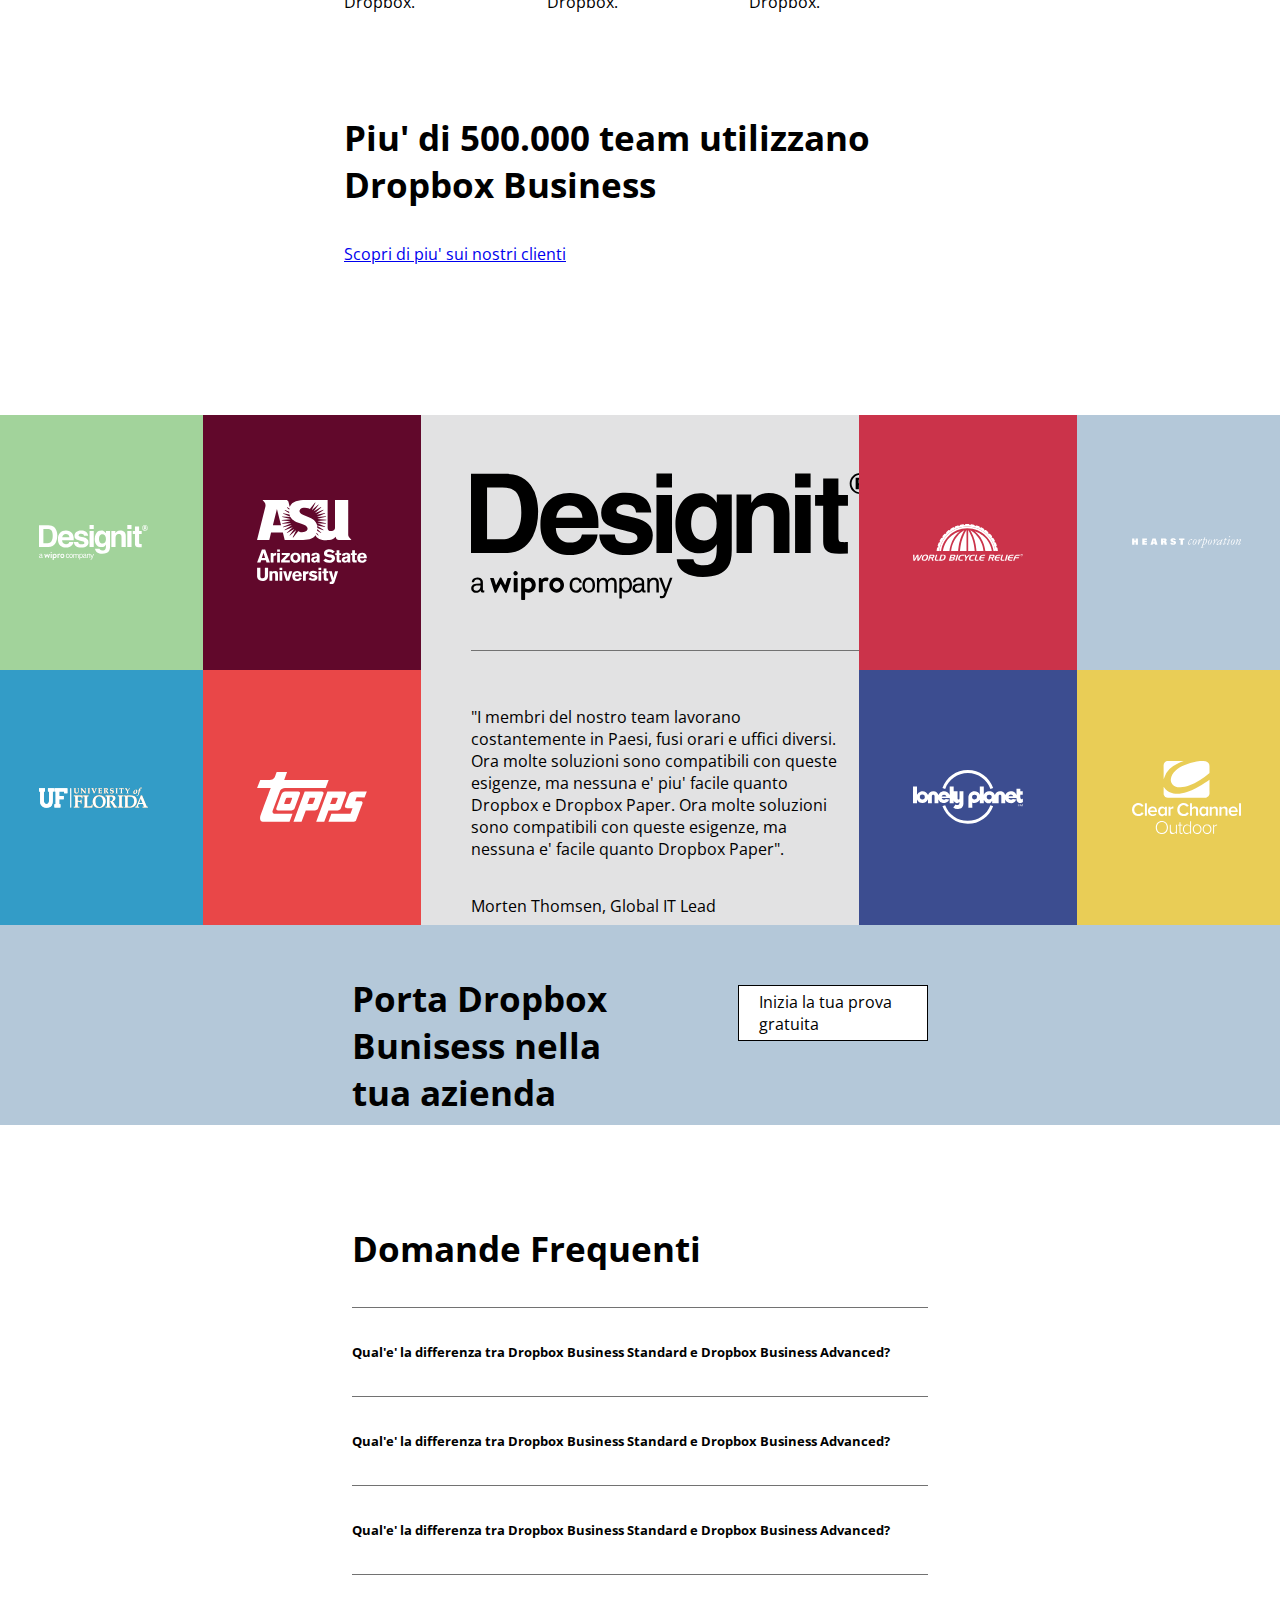
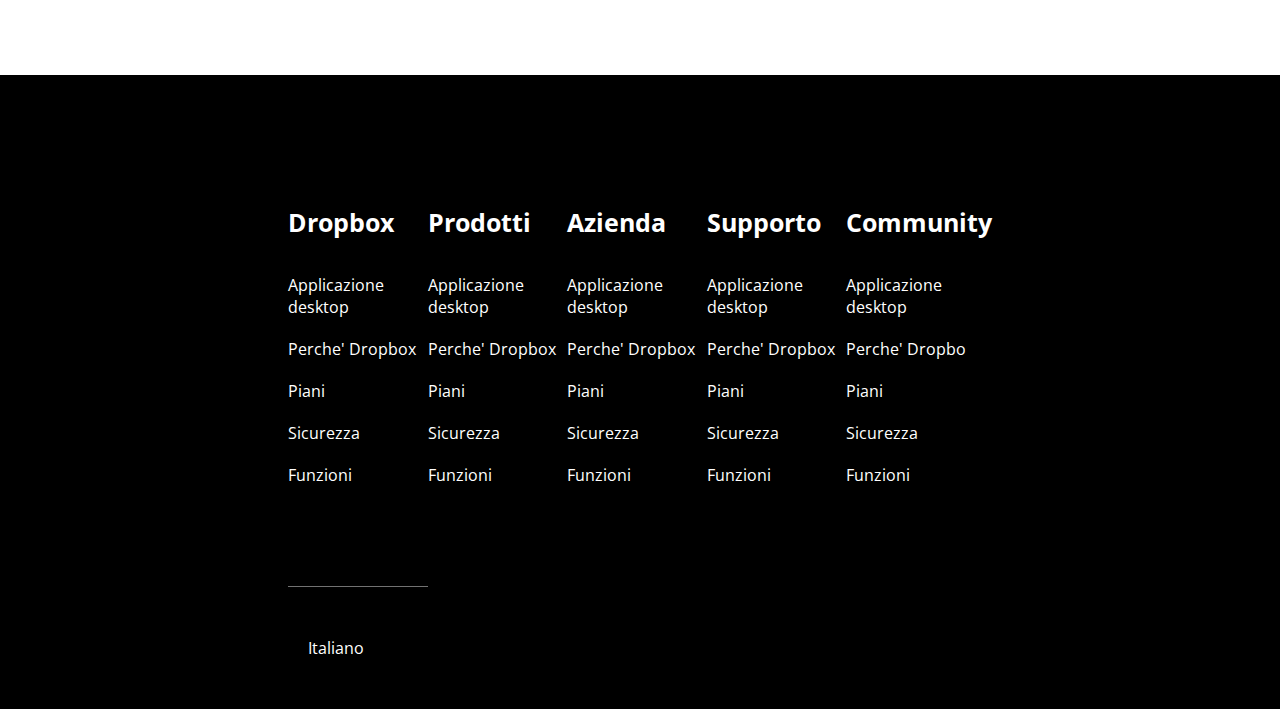
==== commit 7685a89d: "update logos" ====
--- a/Bonus/index.html
+++ b/Bonus/index.html
@@ -70,7 +70,7 @@
         <!-- Business plans and Cards   -->
         <div class="section-plans">
             <h2 class="container-sm find-business">Trova il piano business che fa per te</h2>
-            <div class="container-sm">
+            <div class="container-sm radios-lg">
                 <input type="radio" value="fatturazione-mensile" name="fatturazione" checked><span
                     class="radios">Fatturazione mensile</span>
                 <input type="radio" value="fatturazione-annuale" name="fatturazione"><span class="radios">Fatturazione
@@ -80,7 +80,7 @@
             <div id="plans" class="container-sm">
                 <div class="row">
                     <!-- First card -->
-                    <div class="col-4">
+                    <div class="col-4 col-lg-12">
                         <div class="top-card">
                             <i class="fa-solid fa-user"></i> <span class="font-s15">Singolo</span>
                         </div>
@@ -115,7 +115,7 @@
                         </div>
                     </div>
                     <!-- Second card -->
-                    <div class="col-4">
+                    <div class="col-4 col-lg-12">
                         <div class="top-card">
                             <i class="fa-solid fa-people-group"></i> <span class="font-s15">Team</span>
                         </div>
@@ -147,7 +147,7 @@
                         </div>
                     </div>
                     <!-- Third card -->
-                    <div class="col-4">
+                    <div class="col-4 col-lg-12">
                         <div class="top-card">
                             <i class="fa-sharp fa-solid fa-building"></i> <span class="font-s15">Azienda</span>
                         </div>
@@ -173,7 +173,7 @@
                         </div>
                     </div>
                     <!-- Fourth card -->
-                    <div class="col-12">
+                    <div class="col-12 col-lg-12">
                         <div class="top-card"><i class="fa-sharp fa-solid fa-building"></i><span>Team</span></div>
                         <div class="bottom-card d-flex">
                             <div class="col-12">
@@ -193,58 +193,58 @@
         <!-- Partners -->
         <div class="container-sm pt-50">
             <div class="row">
-                <div class="col-8">
+                <div class="col-8 col-lg-12">
                     <img class="img-width" src="./img/partner.png" alt="">
                 </div>
-                <div class="col-4 pl-20">
+                <div class="col-4 pl-20 col-lg-12">
                     <h3>Entra in contatto con un partner Dropbox</h3>
                     <p class="py-10 pb-20">Trova un partner Dropbox e Hellosign di fiducia. Ottieni le soluzioni e i
                         servizi necessai per raggiungere i tuoi obiettivi aziendali, tra cui implementazione,
                         integrazione, gestione e supporto continui.</p>
-                    <a class="btn-empty" href="#">Trova un partner</a>
+                    <a class="btn-empty btn-empty-lg" href="#">Trova un partner</a>
                 </div>
             </div>
         </div>
         <!-- Operations -->
         <div class="container-sm pt-50">
             <div class="row d-flex">
-                <h2 class="col-12 font-s35">Esegui piu' operazioni con Dropbox Business</h2>
-                <div class="col-4">
+                <h2 class="col-12 font-s35 font-size-h2-lg">Esegui piu' operazioni con Dropbox Business</h2>
+                <div class="col-4 col-lg-12">
                     <img class="img-width" src="./img/business-feature-switching-tools.png" alt="">
                     <h3>Passa di meno da uno strumento all'altro</h3>
                     <p class="pt-50">Porta a termine le attivita' quotidiane con un solo strumento. Crea, modifica e
                         condividi contenuti cloud da Document. Fogli e Presentazioni di Google, file Microsoft Office e
                         Dropbox Paper direttamente da Dropbox.</p>
                 </div>
-                <div class="col-4">
+                <div class="col-4 col-lg-12">
                     <img class="img-width" src="./img/business-feature-send-files-it.png" alt="">
                     <h3>Passa di meno da uno strumento all'altro</h3>
                     <p class="pt-50">Porta a termine le attivita' quotidiane con un solo strumento. Crea, modifica e
                         condividi contenuti cloud da Document. Fogli e Presentazioni di Google, file Microsoft Office e
                         Dropbox Paper direttamente da Dropbox.</p>
                 </div>
-                <div class="col-4">
+                <div class="col-4 col-lg-12">
                     <img class="img-width" src="./img/business-feature-coordinate-it.png" alt="">
                     <h3>Passa di meno da uno strumento all'altro</h3>
                     <p class="pt-50">Porta a termine le attivita' quotidiane con un solo strumento. Crea, modifica e
                         condividi contenuti cloud da Document. Fogli e Presentazioni di Google, file Microsoft Office e
                         Dropbox Paper direttamente da Dropbox.</p>
                 </div>
-                <div class="col-4">
+                <div class="col-4 col-lg-12">
                     <img class="img-width" src="./img/business-feature-integrations-it.png" alt="">
                     <h3>Passa di meno da uno strumento all'altro</h3>
                     <p class="pt-50">Porta a termine le attivita' quotidiane con un solo strumento. Crea, modifica e
                         condividi contenuti cloud da Document. Fogli e Presentazioni di Google, file Microsoft Office e
                         Dropbox Paper direttamente da Dropbox.</p>
                 </div>
-                <div class="col-4">
+                <div class="col-4 col-lg-12">
                     <img class="img-width" src="./img/business-feature-multi-device.png" alt="">
                     <h3>Passa di meno da uno strumento all'altro</h3>
                     <p class="pt-50">Porta a termine le attivita' quotidiane con un solo strumento. Crea, modifica e
                         condividi contenuti cloud da Document. Fogli e Presentazioni di Google, file Microsoft Office e
                         Dropbox Paper direttamente da Dropbox.</p>
                 </div>
-                <div class="col-4">
+                <div class="col-4 col-lg-12">
                     <img class="img-width" src="./img/business-feature-security.png" alt="">
                     <h3>Passa di meno da uno strumento all'altro</h3>
                     <p class="pt-50">Porta a termine le attivita' quotidiane con un solo strumento. Crea, modifica e
@@ -257,16 +257,16 @@
         <div class="container-sm">
             <div class="row">
                 <div class="col-12 pb-150">
-                    <h2 class="pb-35 font-s35 pt-50">Piu' di 500.000 team utilizzano Dropbox Business</h2>
+                    <h2 class="pb-35 font-s35 pt-50 font-size-h2-lg">Piu' di 500.000 team utilizzano Dropbox Business</h2>
                     <a class="pb-35" href="#">Scopri di piu' sui nostri clienti</a>
                 </div>
             </div>
         </div>
         <!-- Logos Partners -->
         <div class="row">
-            <div class="left col-4 p0">
+            <div class="left col-4 col-lg-12 p0">
                 <div class="img-width2 bg-green d-flex align-items justify-content aspect-ratio">
-                    <img class="img50 aspect-ratio" src="./img/designit.svg" alt="">
+                    <img class="img50" src="./img/designit.svg" alt="">
                 </div>
                 <div class="img-width2 bg-bordeaux d-flex align-items justify-content">
                     <img class="img50" src="./img/arizona_state_university.svg" alt="">
@@ -274,11 +274,11 @@
                 <div class="img-width2 bg-blue d-flex align-items justify-content">
                     <img class="img50" src="./img/university_of_florida.svg" alt="">
                 </div>
-                <div class="img-width2 bg-lightred d-flex align-items justify-content">
+                <div class="img-width2 bg-lightred d-flex align-items justify-content aspect-ratio">
                     <img class="img50" src="./img/topps.svg" alt="">
                 </div>
             </div>
-            <div class="center bg-grey col-4 pl-50">
+            <div class="center bg-grey col-4 col-lg-12 pl-50">
                 <img class="borderbottom pb-50 pt-50" src="./img/designit.svg" alt="">
                 <p class="pt-50">"I membri del nostro team lavorano costantemente in Paesi, fusi orari e uffici diversi.
                     Ora molte
@@ -287,7 +287,7 @@
                     quanto Dropbox Paper".</p>
                 <span class="">Morten Thomsen, Global IT Lead</span>
             </div>
-            <div class="right col-4 p0">
+            <div class="right col-4 col-lg-12 p0">
                 <div class="bg-red d-flex align-items justify-content img-width2 aspect-ratio">
                     <img class="img50" src="./img/world_bicycle_relief.svg" alt="">
                 </div>
--- a/Bonus/assets/style.css
+++ b/Bonus/assets/style.css
@@ -545,6 +545,7 @@
         font-size: 12px;
     }
 }
+/* #region Jumbotron media query max 1024px */
 
  .jumbotron{
 
@@ -583,25 +584,33 @@
         position: absolute;
         left:20;
         top: 50px;
-    }
-
+    }   
+}
+/* # endregion Jumbotron media query max 1024px */
+
+.section-plans{
+    h2{
+        font-size: 25px;
+    }
+
+}
+
+.radios-lg{
+    display: flex;
+   align-items: baseline;
     
-    
-
-}
-
-
-
-
-
-
-
-
-
-
-
-
-
-}
+}
+
+.font-size-h2-lg{
+    font-size: 25px;
+}
+
+.center{
+    padding-bottom: 50px;
+}
+
+}
+
+
 /* #endmedia query max 1024px */
 
